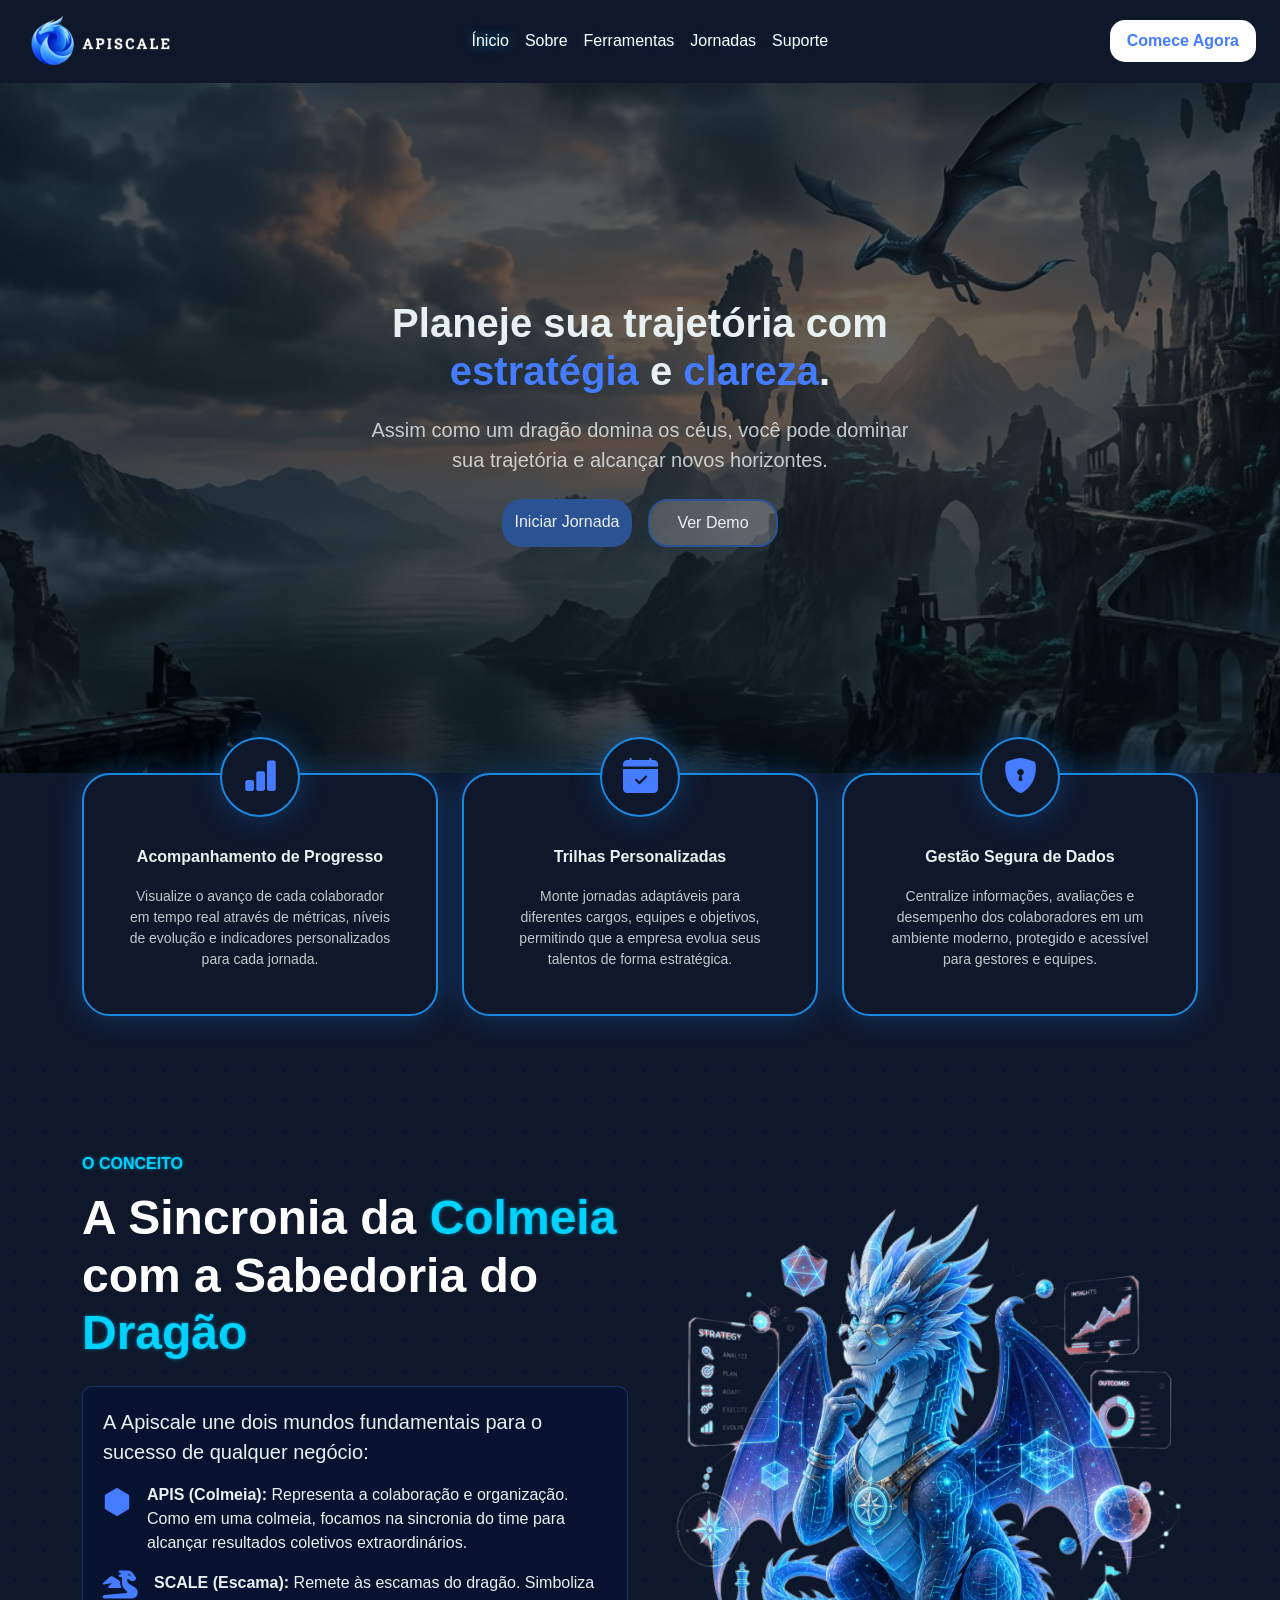
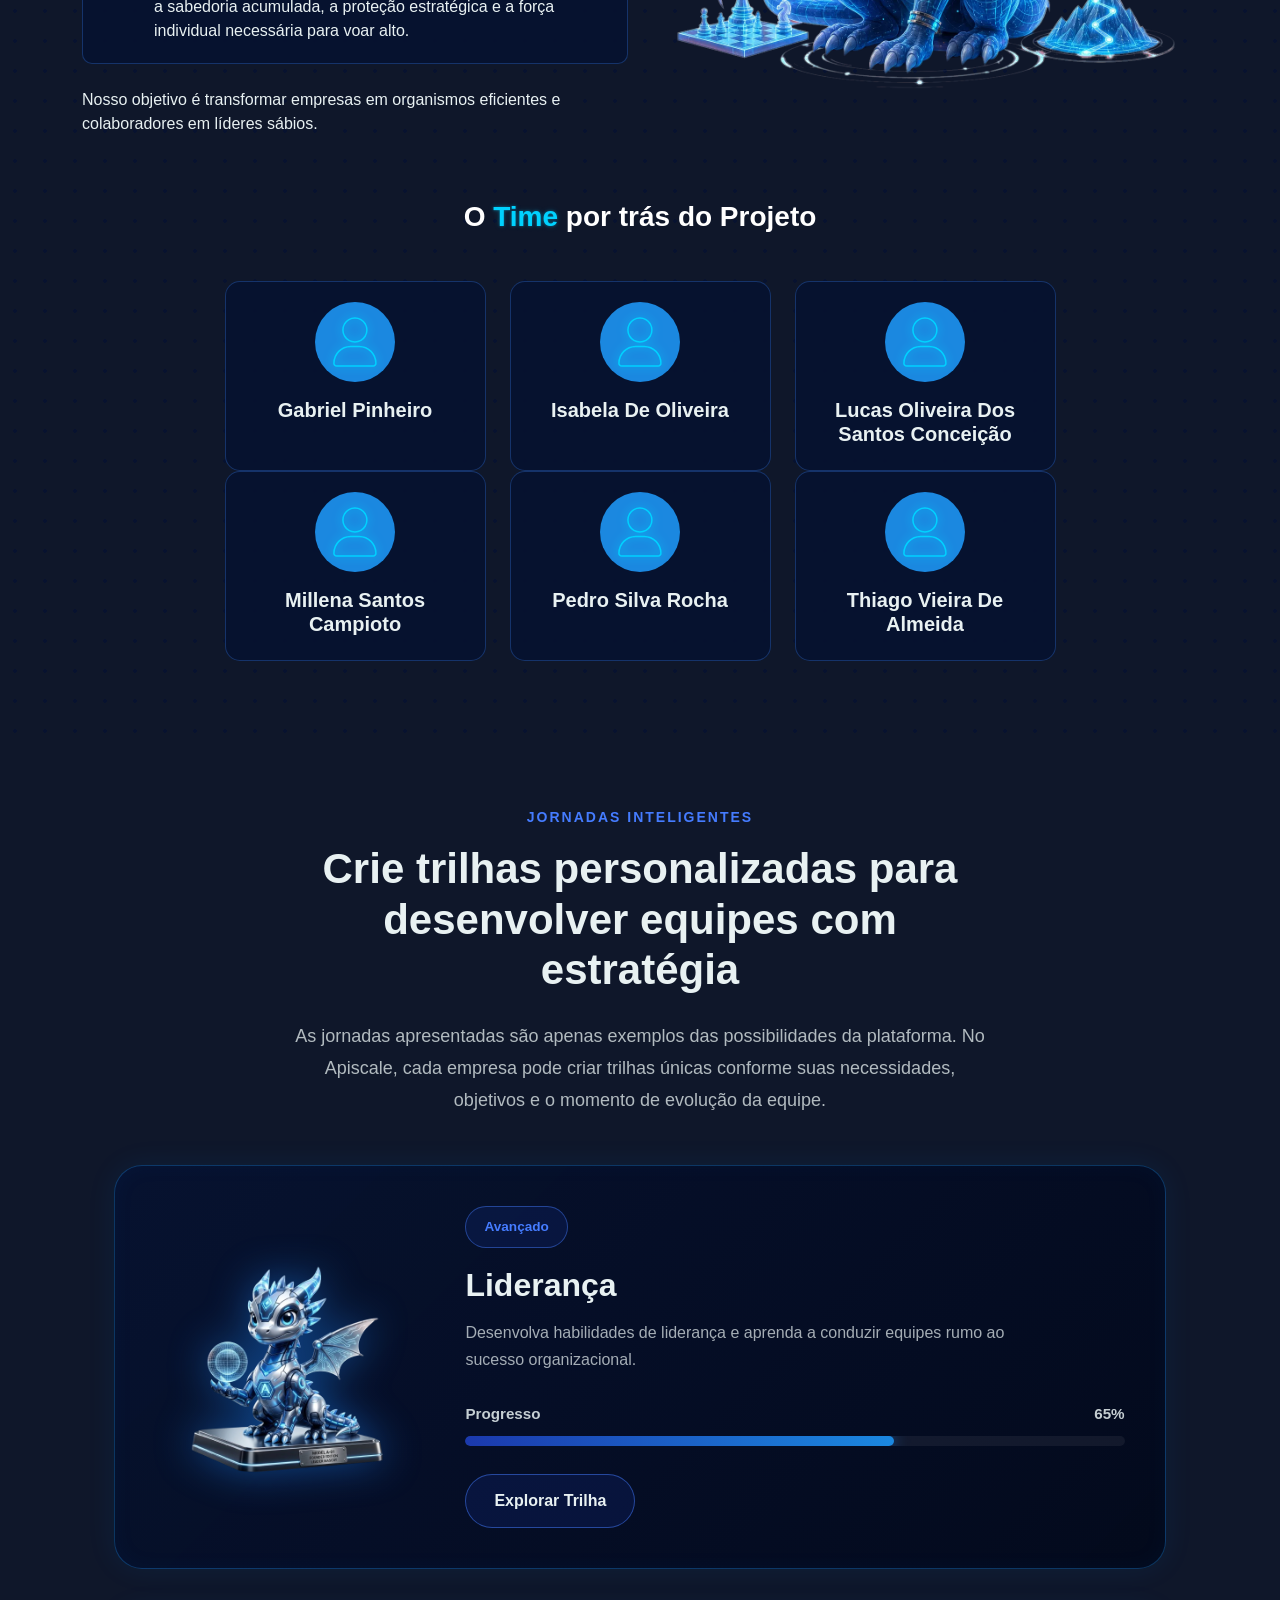
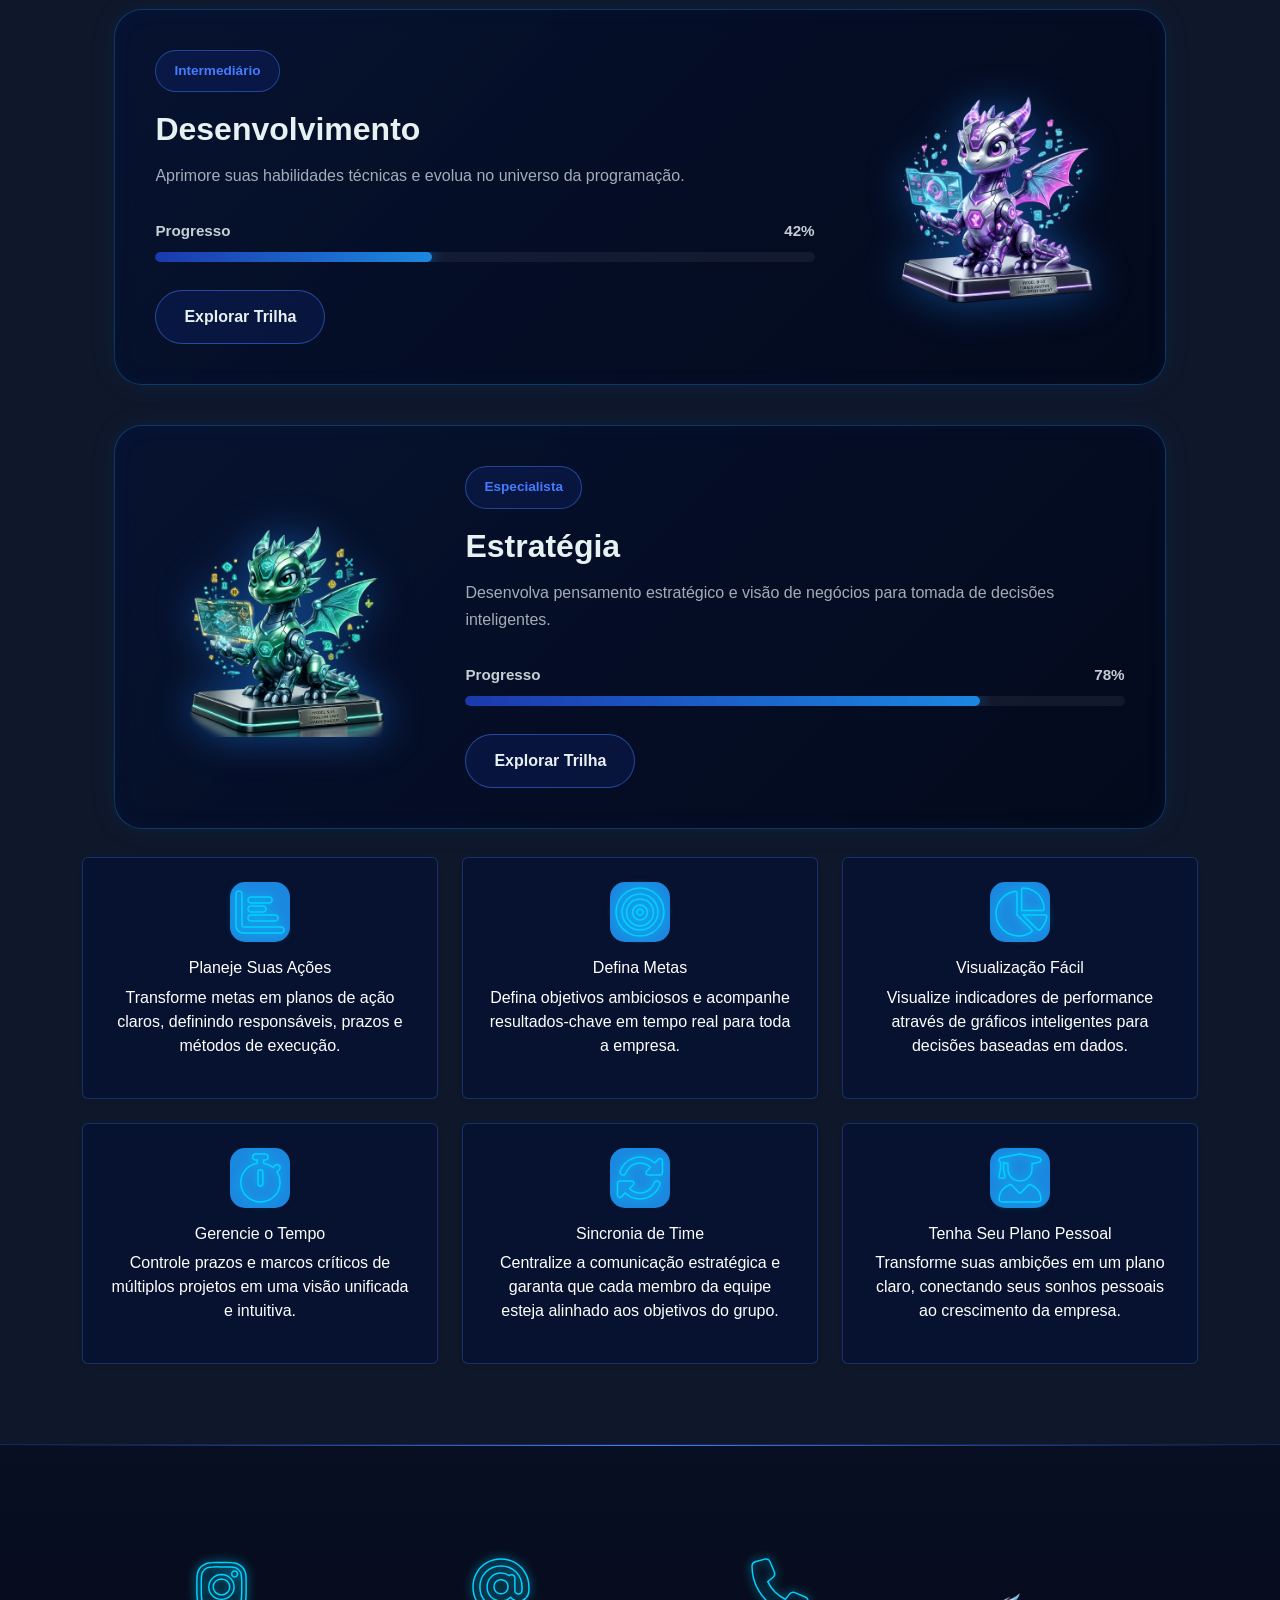
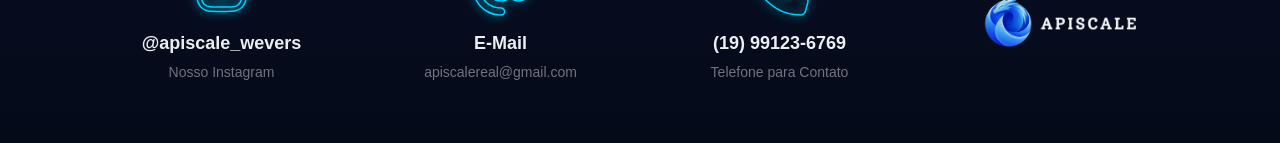
==== index.html @ eafa4b69 "Primeiro commit Apiscale" ====
<!DOCTYPE html>
<html lang="pt-br">

<head>
    <meta charset="UTF-8">
    <meta name="viewport" content="width=device-width, initial-scale=1.0">
    <!-- Font Awesome -->
    <link rel="stylesheet" href="https://cdnjs.cloudflare.com/ajax/libs/font-awesome/6.7.2/css/all.min.css">
    <!-- Bootstrap CSS-->
    <link href="https://cdn.jsdelivr.net/npm/bootstrap@5.3.8/dist/css/bootstrap.min.css" rel="stylesheet"
        integrity="sha384-sRIl4kxILFvY47J16cr9ZwB07vP4J8+LH7qKQnuqkuIAvNWLzeN8tE5YBujZqJLB" crossorigin="anonymous">
    <!-- Bootstrap Icons -->
    <link rel="stylesheet" href="https://cdn.jsdelivr.net/npm/bootstrap-icons@1.13.1/font/bootstrap-icons.min.css">
    <!-- Link para o css -->
    <link rel="stylesheet" href="/assets/css/style.css">
    <!--Ainda em criação-->
    <link rel="icon" type="image/x-icon" href="/assets/images/favicon.svg">
    <title>Apiscale - Evolua. Construa. Domine.</title>
</head>

<body>
    <header>
        <div class="container-fluid">
            <nav class="navbar navbar-expand-lg">
                <div class="container-fluid">
                    <a href="index.html"><img src="/assets/images/logo.png"
                            alt="Logo do sistema Apiscale, representando um dragão azul" class="navbar-brand"></a>
                    <button class="navbar-toggler" type="button" data-bs-toggle="collapse"
                        data-bs-target="#navbarSupportedContent" aria-controls="navbarSupportedContent"
                        aria-expanded="false" aria-label="Toggle navigation">
                        <span class="navbar-toggler-icon"></span>
                    </button>
                    <div class="collapse navbar-collapse d-flex" id="navbarSupportedContent">
                        <ul class="navbar-nav mx-auto mb-2 mb-lg-0">
                            <li class="nav-item">
                                <a class="nav-link active" href="index.html">Ínicio</a>
                            </li>
                            <li class="nav-item">
                                <a class="nav-link" href="#sobre">Sobre</a>
                            </li>
                            <li class="nav-item">
                                <a class="nav-link" href="#ferramentas">Ferramentas</a>
                            </li>
                            <li class="nav-item">
                                <a class="nav-link" href="#jornadas">Jornadas</a>
                            </li>
                            <li class="nav-item">
                                <a class="nav-link" href="./assets/pages/Suporte.html">Suporte</a>
                            </li>
                        </ul>
                        <!--Tela de login será implementada futuramente-->
                        <a class="btn btn-comecar" href="/assets/pages/EmConstrucao.html">Comece Agora</a>
                    </div>
                </div>
            </nav>
        </div>
    </header>

    <section class="hero-section">
        <div class="container">
            <div class="row align-items-center justify-content-center">
                <div class="col-md-6 col-12 text-center">
                    <h1 class="hero-title">Planeje sua trajetória com <span class="text-highlight">estratégia</span> e
                        <span class="text-highlight">clareza</span>.
                    </h1>
                    <p class="hero-subtitle">Assim como um dragão domina os céus, você pode dominar sua trajetória e
                        alcançar novos horizontes.</p>
                    <!--Futuramente teremos a linkagem com a tela de login e um vídeo de demonstração do sistema-->
                    <div class="d-flex justify-content-center gap-3 mt-4">
                        <a href="/assets/pages/EmConstrucao.html" class="btn btn-iniciar">Iniciar Jornada</a>
                        <a href="/assets/pages/EmConstrucao.html" class="btn btn-demo">Ver Demo</a>
                    </div>
                </div>
            </div>
        </div>
    </section>
    <section class="Cards-hero">
        <div class="container">
            <div class="row align-items-center justify-content-center">
                <div class="d-flex justify-content-center col-md-4 col-12 text-center">
                    <div class="card card-hero h-100">
                        <div class="elipse-icon"><i class="bi bi-bar-chart-fill"></i></div>
                        <div class="card-body">
                            <h5 class="card-title"> Acompanhamento de Progresso
                            </h5>
                            <p class="card-text">Visualize o avanço de cada colaborador em tempo real
                                através de métricas, níveis de evolução e indicadores
                                personalizados para cada jornada.</p>
                        </div>
                    </div>
                </div>
                <div class="d-flex justify-content-center col-md-4 col-12 text-center">
                    <div class="card card-hero h-100">
                        <div class="elipse-icon"><i class="bi bi-calendar-check-fill"></i></div>
                        <div class="card-body">
                            <h5 class="card-title">Trilhas Personalizadas</h5>
                            <p class="card-text">Monte jornadas adaptáveis para diferentes cargos,
                                equipes e objetivos, permitindo que a empresa evolua
                                seus talentos de forma estratégica.</p>
                        </div>
                    </div>
                </div>
                <div class="d-flex justify-content-center col-md-4 col-12 text-center">
                    <div class="card card-hero h-100">
                        <div class="elipse-icon"><i class="bi bi-shield-lock-fill"></i></div>
                        <div class="card-body">
                            <h5 class="card-title">Gestão Segura de Dados</h5>
                            <p class="card-text">Centralize informações, avaliações e desempenho dos
                                colaboradores em um ambiente moderno, protegido e
                                acessível para gestores e equipes.</p>
                        </div>
                    </div>
                </div>

            </div>
        </div>
    </section>

    <!--Explicação e informações gerais do projeto de forma simplificada, com mascostes gerados por is como forma de demonstração da gamificação que será implementada-->
    <main>
        <section id="sobre" class="about-section py-5">
            <div class="container py-5">
                <div class="row align-items-center mb-5">
                    <div class="col-lg-6">
                        <h6 class="text-primary-emphasis fw-bold text-uppercase mb-3 neon-sobre-wevers">O Conceito</h6>
                        <h2 class="display-5 fw-bold mb-4 text-white">A Sincronia da <span
                                class="text-primary-emphasis neon-sobre-wevers">Colmeia</span> com a Sabedoria do <span
                                class="text-primary-emphasis neon-sobre-wevers">Dragão</span></h2>

                        <div class="concept-box mb-4">
                            <p class="text-gray lead">
                                A <strong>Apiscale</strong> une dois mundos fundamentais para o sucesso de qualquer
                                negócio:
                            </p>

                            <div class="d-flex gap-3 mb-3">
                                <i class="bi bi-hexagon-fill text-primary-emphasis fs-3"></i>
                                <p class="text-gray m-0">
                                    <strong>APIS (Colmeia):</strong> Representa a colaboração e organização. Como em uma
                                    colmeia, focamos na sincronia do time para alcançar resultados coletivos
                                    extraordinários.
                                </p>
                            </div>

                            <div class="d-flex gap-3">
                                <i class="fas fa-dragon text-primary-emphasis fs-3"></i>
                                <p class="text-gray m-0">
                                    <strong>SCALE (Escama):</strong> Remete às escamas do dragão. Simboliza a sabedoria
                                    acumulada, a proteção estratégica e a força individual necessária para voar alto.
                                </p>
                            </div>
                        </div>

                        <p class="text-gray">
                            Nosso objetivo é transformar empresas em organismos eficientes e colaboradores em líderes
                            sábios.
                        </p>
                    </div>
                    <div class="col-lg-6 text-center">
                        <div class="about-icon-glow">
                            <img src="assets/images/sobreImg.webp" alt="Dragão de exemplo para a imagem"
                                class="img-fluid floating-img">
                        </div>
                    </div>
                </div>
                <h3 class="text-center fw-bold mb-5 mt-5 text-white">O <span
                        class="text-primary-emphasis neon-sobre-wevers">Time</span> por trás do Projeto</h3>

                <div class="row g-4 justify-content-center">
                    <!-- Integrante 1 -->
                    <div class="col-md-3">
                        <div class="team-card">
                            <div class="team-img-box mb-3">
                                <i class="fas fa-user fa-3x neon-vazado"></i>
                            </div>
                            <h5 class="fw-bold mb-1">Gabriel Pinheiro</h5>
                        </div>
                    </div>
                    <!-- Integrante 2 -->
                    <div class="col-md-3">
                        <div class="team-card">
                            <div class="team-img-box mb-3">
                                <i class="fas fa-user fa-3x neon-vazado"></i>
                            </div>
                            <h5 class="fw-bold mb-1">Isabela De Oliveira</h5>
                        </div>
                    </div>
                    <!-- Integrante 3 -->
                    <div class="col-md-3">
                        <div class="team-card">
                            <div class="team-img-box mb-3">
                                <i class="fas fa-user fa-3x neon-vazado"></i>
                            </div>
                            <h5 class="fw-bold mb-1">Lucas Oliveira Dos Santos Conceição</h5>
                        </div>
                    </div>
                </div>
                <div class="row g-4 justify-content-center">
                    <!-- Integrante 4 -->
                    <div class="col-md-3">
                        <div class="team-card">
                            <div class="team-img-box mb-3">
                                <i class="fas fa-user fa-3x neon-vazado"></i>
                            </div>
                            <h5 class="fw-bold mb-1">Millena Santos Campioto</h5>
                        </div>
                    </div>
                    <!-- Integrante 5-->
                    <div class="col-md-3">
                        <div class="team-card">
                            <div class="team-img-box mb-3">
                                <i class="fas fa-user fa-3x neon-vazado"></i>
                            </div>
                            <h5 class="fw-bold mb-1">Pedro Silva Rocha</h5>
                        </div>
                    </div>
                    <!-- Integrante 6 -->
                    <div class="col-md-3">
                        <div class="team-card">
                            <div class="team-img-box mb-3">
                                <i class="fas fa-user fa-3x neon-vazado"></i>
                            </div>
                            <h5 class="fw-bold mb-1">Thiago Vieira De Almeida</h5>
                        </div>
                    </div>
                </div>
            </div>
        </section>

        <!-- SEÇÃO TRILHAS -->
        <section id="jornadas" class="secao-trilhas py-5">
            <div class="container-fluid">

                <!-- TOPO -->
                <div class="row justify-content-center text-center mb-5">
                    <div class="col-lg-8">

                        <span class="subtitulo-jornada d-inline-block mb-3">
                            Jornadas Inteligentes
                        </span>

                        <h2 class="titulo-jornada mb-4">
                            Crie trilhas personalizadas para desenvolver equipes com estratégia
                        </h2>

                        <p class="descricao-jornada">
                            As jornadas apresentadas são apenas exemplos das possibilidades da plataforma.
                            No Apiscale, cada empresa pode criar trilhas únicas conforme suas necessidades,
                            objetivos e o momento de evolução da equipe.
                        </p>

                    </div>
                </div>



                <div class="container-trilhas">
                    <!-- CARD 1 -->
                    <div class="card-trilha esquerda">
                        <div class="area-dragao">
                            <img src="assets/images/dragao-1.png" alt="Dragão Liderança">
                        </div>

                        <div class="conteudo-trilha">
                            <span class="nivel">Avançado</span>

                            <h2>Liderança</h2>

                            <p>
                                Desenvolva habilidades de liderança e aprenda a conduzir equipes
                                rumo ao sucesso organizacional.
                            </p>

                            <div class="titulo-progresso">
                                <span>Progresso</span>
                                <span>65%</span>
                            </div>

                            <div class="barra-progresso">
                                <div class="progresso" style="width: 65%;"></div>
                            </div>

                            <button>Explorar Trilha</button>
                        </div>
                    </div>

                    <!-- CARD 2 -->
                    <div class="card-trilha direita">
                        <div class="area-dragao">
                            <img src="assets/images/dragao-2.png" alt="Dragão Desenvolvimento">
                        </div>

                        <div class="conteudo-trilha">
                            <span class="nivel">Intermediário</span>

                            <h2>Desenvolvimento</h2>

                            <p>
                                Aprimore suas habilidades técnicas e evolua no universo da programação.
                            </p>

                            <div class="titulo-progresso">
                                <span>Progresso</span>
                                <span>42%</span>
                            </div>

                            <div class="barra-progresso">
                                <div class="progresso" style="width: 42%;"></div>
                            </div>

                            <button>Explorar Trilha</button>
                        </div>
                    </div>

                    <!-- CARD 3 -->
                    <div class="card-trilha esquerda">
                        <div class="area-dragao">
                            <img src="assets/images/dragao-3.png" alt="Dragão Estratégia">
                        </div>

                        <div class="conteudo-trilha">
                            <span class="nivel">Especialista</span>

                            <h2>Estratégia</h2>

                            <p>
                                Desenvolva pensamento estratégico e visão de negócios para tomada
                                de decisões inteligentes.
                            </p>

                            <div class="titulo-progresso">
                                <span>Progresso</span>
                                <span>78%</span>
                            </div>

                            <div class="barra-progresso">
                                <div class="progresso" style="width: 78%;"></div>
                            </div>

                            <button>Explorar Trilha</button>
                        </div>
                    </div>

                </div>
            </div>
        </section>
        <section id="ferramentas" class="overlap-section">
            <div class="container">
                <div class="row g-4 gy-4">
                    <div class="col-md-4">
                        <div class="feature-card p-4 rounded shadow-sm text-white">
                            <div class="icon-box mb-3"><i class="fas fa-chart-bar fa-2x neon-vazado"></i></div>
                            <h6>Planeje Suas Ações</h6>
                            <p>Transforme metas em planos de ação claros, definindo responsáveis, prazos e métodos de
                                execução.</p>
                        </div>
                    </div>
                    <div class="col-md-4">
                        <div class="feature-card p-4 rounded shadow-sm text-white">
                            <div class="icon-box mb-3"><i class="fas fa-bullseye fa-2x neon-vazado"></i></div>
                            <h6>Defina Metas</h6>
                            <p>Defina objetivos ambiciosos e acompanhe resultados-chave em tempo real para toda a
                                empresa.</p>
                        </div>
                    </div>
                    <div class="col-md-4">
                        <div class="feature-card p-4 rounded shadow-sm text-white">
                            <div class="icon-box mb-3"><i class="fas fa-chart-pie fa-2x neon-vazado"></i></div>
                            <h6>Visualização Fácil</h6>
                            <p>Visualize indicadores de performance através de gráficos inteligentes para decisões
                                baseadas em dados.</p>
                        </div>
                    </div>
                    <div class="col-md-4">
                        <div class="feature-card p-4 rounded shadow-sm text-white">
                            <div class="icon-box mb-3"><i class="fas fa-stopwatch fa-2x neon-vazado"></i></div>
                            <h6>Gerencie o Tempo</h6>
                            <p>Controle prazos e marcos críticos de múltiplos projetos em uma visão unificada e
                                intuitiva.</p>
                        </div>
                    </div>
                    <div class="col-md-4">
                        <div class="feature-card p-4 rounded shadow-sm text-white">
                            <div class="icon-box mb-3"><i class="fas fa-sync-alt fa-2x neon-vazado"></i></div>
                            <h6>Sincronia de Time</h6>
                            <p>Centralize a comunicação estratégica e garanta que cada membro da equipe esteja alinhado
                                aos objetivos do grupo.</p>
                        </div>
                    </div>
                    <div class="col-md-4">
                        <div class="feature-card p-4 rounded shadow-sm text-white">
                            <div class="icon-box mb-3"><i class="fas fa-user-graduate fa-2x neon-vazado"></i></div>
                            <h6>Tenha Seu Plano Pessoal</h6>
                            <p>Transforme suas ambições em um plano claro, conectando seus sonhos pessoais ao
                                crescimento da empresa.</p>
                        </div>
                    </div>
                </div>
            </div>
        </section>
    </main>


    <footer>
        <section class="stats-custom">
            <div class="container">
                <div class="d-flex row text-center align-items-center g-4">
                    <div class="col-6 col-md-3">
                        <i class="fa-brands fa-instagram neon-vazado fa-5x"></i>
                        <h4 class="fw-bold">@apiscale_wevers</h4>
                        <p class="text-secondary">Nosso Instagram</p>
                    </div>
                    <div class="col-6 col-md-3">
                        <i class="fa-solid fa-at neon-vazado fa-5x"></i>
                        <h4 class="fw-bold">E-Mail</h4>
                        <p class="text-secondary">apiscalereal@gmail.com</p>
                    </div>
                    <div class="col-6 col-md-3">
                        <i class="fa-solid fa-phone neon-vazado fa-5x"></i>
                        <h4 class="fw-bold">(19) 99123-6769</h4>
                        <p class="text-secondary">Telefone para Contato</p>
                    </div>
                    <div class="col-6 col-md-3">

                        <img src="assets/images/logo.png" alt="Mascote" class="img-fluid p-2">
                    </div>
                </div>
            </div>
        </section>
    </footer>

    <!-- Bootstrap JS -->
    <script src="https://cdn.jsdelivr.net/npm/bootstrap@5.3.8/dist/js/bootstrap.bundle.min.js"
        integrity="sha384-FKyoEForCGlyvwx9Hj09JcYn3nv7wiPVlz7YYwJrWVcXK/BmnVDxM+D2scQbITxI"
        crossorigin="anonymous"></script>
</body>

</html>
---- assets/css/style.css ----
@charset "UTF-8";
* {
  margin: 0;
  padding: 0;
  font-family: "Nunito", sans-serif;
}

header {
  background-color: #0F172A;
}

.navbar .navbar-brand {
  width: 150px;
  height: auto;
}
.navbar .nav-item .nav-link {
  color: #E8F1F2;
  font-size: 16px;
  font-weight: 500;
}
.navbar .nav-item .nav-link:hover {
  color: #457CFF;
}
.navbar .btn-comecar {
  background-color: #fff;
  padding: 8px 16px;
  border-radius: 15px;
  color: #457CFF;
  font-size: 16px;
  font-weight: 600;
}
.navbar .btn-comecar:hover {
  background-color: #457CFF;
  color: #fff;
}

.hero-section {
  background-image: linear-gradient(rgba(0, 0, 0, 0.6), rgba(0, 0, 0, 0.6)), url("../images/FundoHero.png");
  background-size: cover;
  background-position: center;
  background-repeat: no-repeat;
  background-attachment: fixed;
  color: #E8F1F2;
  min-height: 80vh;
  padding: 40px 0 80px;
  display: flex;
  align-items: center;
}
.hero-section .hero-title {
  font-size: 40px;
  font-weight: 700;
  color: #E8F1F2;
}
.hero-section .hero-title .text-highlight {
  color: #457CFF;
}
.hero-section .hero-subtitle {
  font-size: 20px;
  color: #E8F1F2;
  opacity: 0.8;
  margin-top: 20px;
  font-weight: 500;
}
.hero-section .btn-iniciar,
.hero-section .btn-demo {
  padding: 10px 0px;
  min-width: 130px;
  border-radius: 20px;
  color: #E8F1F2;
  font-size: 16px;
  font-weight: 500;
  transition: all 0.3s ease;
}
.hero-section .btn-iniciar {
  background-color: #2B5293;
}
.hero-section .btn-iniciar:hover {
  background-color: #457CFF;
  box-shadow: 0 0 26px rgba(27, 136, 255, 0.45);
  transform: translateY(-2px);
}
.hero-section .btn-demo {
  background: rgba(255, 255, 255, 0.2);
  border: 2px solid #2B5293;
}
.hero-section .btn-demo:hover {
  background: #fff;
  color: #2B5293;
  box-shadow: 0 0 26px rgba(27, 136, 255, 0.25);
  transform: translateY(-2px);
}

.hero-section {
  position: relative;
  z-index: 0;
}

.Cards-hero {
  margin-top: -30px;
  padding: 0 0 40px;
  position: relative;
  z-index: 1;
  background-color: #0F172A;
}

.Cards-hero .card-hero {
  position: relative;
  background-color: #0F172A;
  border: 2px solid #1B88E0;
  border-radius: 28px;
  padding: 3.5rem 1.75rem 1.75rem;
  box-shadow: 0 0 30px rgba(27, 136, 255, 0.3);
  overflow: visible;
  min-height: 200px;
  transition: transform 0.3s ease, box-shadow 0.3s ease;
}

.Cards-hero .card-hero:hover {
  transform: translateY(-8px);
  box-shadow: 0 30px 80px rgba(15, 23, 42, 0.45);
}

.Cards-hero .elipse-icon {
  position: absolute;
  top: -38px;
  left: 50%;
  transform: translateX(-50%);
  z-index: 2;
  width: 80px;
  height: 80px;
  border-radius: 50%;
  background: #0F172A;
  border: 2px solid #1B88E0;
  display: flex;
  align-items: center;
  justify-content: center;
  box-shadow: 0 0 30px rgba(27, 136, 255, 0.3);
  color: #457CFF;
}

.Cards-hero .elipse-icon i {
  font-size: 35px;
}

.Cards-hero .card-body {
  padding-top: 1rem;
}

.Cards-hero .card-title {
  color: #E8F1F2;
  font-size: 16px;
  font-weight: 700;
  margin-bottom: 20px;
}

.Cards-hero .card-text {
  color: rgba(232, 241, 242, 0.82);
  font-size: 14px;
}

/* =========================================================
   SEÇÃO TRILHAS
========================================================= */
/* =========================================================
   SEÇÃO TRILHAS
========================================================= */
.secao-trilhas {
  width: 100%;
  padding: 80px 8%;
  background-color: #0F172A;
}
.secao-trilhas .subtitulo-jornada {
  display: inline-block;
  color: #457CFF;
  font-size: 14px;
  font-weight: 700;
  letter-spacing: 2px;
  text-transform: uppercase;
  margin-bottom: 20px;
}
.secao-trilhas .titulo-jornada {
  color: #E8F1F2;
  font-size: 42px;
  font-weight: 800;
  max-width: 800px;
  margin: 0 auto 24px;
  line-height: 1.2;
}
.secao-trilhas .descricao-jornada {
  color: rgba(232, 241, 242, 0.75);
  font-size: 18px;
  line-height: 1.8;
  max-width: 780px;
  margin: 0 auto;
}
.secao-trilhas .container-trilhas {
  display: flex;
  flex-direction: column;
  gap: 40px;
}
.secao-trilhas {
  /* =========================================================
     CARD
  ========================================================= */
}
.secao-trilhas .card-trilha {
  width: 100%;
  min-height: 280px;
  background: linear-gradient(135deg, rgba(7, 18, 48, 0.95), rgba(3, 10, 28, 0.98));
  border: 1px solid rgba(27, 136, 224, 0.35);
  border-radius: 28px;
  padding: 40px;
  display: flex;
  align-items: center;
  gap: 50px;
  position: relative;
  overflow: hidden;
  box-shadow: 0 0 30px rgba(27, 136, 255, 0.08), inset 0 0 25px rgba(27, 136, 255, 0.04);
  transition: 0.4s ease;
}
.secao-trilhas .card-trilha:hover {
  transform: translateY(-5px);
  border-color: rgba(69, 124, 255, 0.7);
  box-shadow: 0 0 40px rgba(27, 136, 255, 0.2), inset 0 0 30px rgba(27, 136, 255, 0.06);
}
.secao-trilhas .card-trilha {
  /* =========================================================
     CARD INVERTIDO
  ========================================================= */
}
.secao-trilhas .card-trilha.direita {
  flex-direction: row-reverse;
}
.secao-trilhas .card-trilha {
  /* =========================================================
     ÁREA DO DRAGÃO
  ========================================================= */
}
.secao-trilhas .card-trilha .area-dragao {
  width: 260px;
  display: flex;
  justify-content: center;
  align-items: center;
  flex-shrink: 0;
}
.secao-trilhas .card-trilha .area-dragao img {
  width: 100%;
  max-width: 220px;
  -o-object-fit: contain;
     object-fit: contain;
  filter: drop-shadow(0 0 20px rgba(27, 136, 255, 0.45));
}
.secao-trilhas .card-trilha {
  /* =========================================================
     CONTEÚDO
  ========================================================= */
}
.secao-trilhas .card-trilha .conteudo-trilha {
  flex: 1;
}
.secao-trilhas .card-trilha .conteudo-trilha .nivel {
  display: inline-flex;
  padding: 10px 18px;
  border-radius: 999px;
  background: rgba(27, 57, 173, 0.18);
  border: 1px solid rgba(69, 124, 255, 0.45);
  color: #457CFF;
  font-size: 0.85rem;
  font-weight: 700;
  margin-bottom: 18px;
}
.secao-trilhas .card-trilha .conteudo-trilha h2 {
  font-size: 2rem;
  font-weight: 700;
  color: #E8F1F2;
  margin-bottom: 14px;
}
.secao-trilhas .card-trilha .conteudo-trilha p {
  color: rgba(232, 241, 242, 0.7);
  line-height: 1.7;
  margin-bottom: 30px;
  max-width: 600px;
}
.secao-trilhas .card-trilha {
  /* =========================================================
     PROGRESSO
  ========================================================= */
}
.secao-trilhas .card-trilha .titulo-progresso {
  display: flex;
  justify-content: space-between;
  margin-bottom: 10px;
  color: rgba(232, 241, 242, 0.85);
  font-size: 0.95rem;
  font-weight: 600;
}
.secao-trilhas .card-trilha .barra-progresso {
  width: 100%;
  height: 10px;
  background: rgba(255, 255, 255, 0.06);
  border-radius: 999px;
  overflow: hidden;
  margin-bottom: 28px;
}
.secao-trilhas .card-trilha .barra-progresso .progresso {
  height: 100%;
  border-radius: 999px;
  background: linear-gradient(90deg, #1B39AD, #1B88E0);
  box-shadow: 0 0 15px rgba(27, 136, 255, 0.6);
}
.secao-trilhas .card-trilha {
  /* =========================================================
     BOTÃO
  ========================================================= */
}
.secao-trilhas .card-trilha button {
  padding: 14px 28px;
  border-radius: 999px;
  border: 1px solid rgba(69, 124, 255, 0.5);
  background: rgba(27, 57, 173, 0.18);
  color: #E8F1F2;
  font-weight: 700;
  cursor: pointer;
  transition: 0.3s ease;
}
.secao-trilhas .card-trilha button:hover {
  background: #2B5293;
  transform: scale(1.03);
  box-shadow: 0 0 20px rgba(27, 136, 255, 0.5);
}

/* =========================================================
   SEÇÕES ADICIONADAS
========================================================= */
.about-section {
  background-image: radial-gradient(rgba(7, 18, 48, 0.95) 2px, #0F172A 2px);
  background-size: 30px 30px;
  position: relative;
}

.concept-box {
  background-color: rgba(7, 18, 48, 0.95);
  padding: 20px;
  border-radius: 10px;
  border: 1px solid rgba(59, 130, 246, 0.3);
}

.team-card {
  background-color: rgba(7, 18, 48, 0.95);
  padding: 20px;
  border-radius: 15px;
  border: 1px solid rgba(59, 130, 246, 0.3);
  text-align: center;
  transition: transform 0.3s ease, box-shadow 0.3s ease;
  height: 100%;
  color: #E8F1F2;
}

.team-card:hover {
  transform: translateY(-5px);
  box-shadow: 0 5px 15px rgba(59, 130, 246, 0.2);
}

.team-img-box {
  width: 80px;
  height: 80px;
  background-color: #1B88E0;
  border-radius: 50%;
  display: flex;
  align-items: center;
  justify-content: center;
  margin: 0 auto;
  color: white;
}

.about-icon-glow {
  position: relative;
}

.floating-img {
  animation: float 3s ease-in-out infinite;
}

@keyframes float {
  0%, 100% {
    transform: translateY(0px);
  }
  50% {
    transform: translateY(-10px);
  }
}
.text-gray {
  color: #E8F1F2 !important;
}

.overlap-section {
  margin-top: -100px;
  position: relative;
  z-index: 10;
  padding: 80px 0;
}

.feature-card {
  background-color: rgba(7, 18, 48, 0.95);
  padding: 40px 30px;
  border-radius: 20px;
  border: 1px solid rgba(59, 130, 246, 0.3);
  text-align: center;
  transition: transform 0.3s ease, box-shadow 0.3s ease;
  height: 100%;
}

.feature-card:hover {
  transform: translateY(-10px);
  box-shadow: 0 10px 30px rgba(59, 130, 246, 0.2);
}

.icon-box {
  width: 60px;
  height: 60px;
  background-color: #1B88E0;
  border-radius: 15px;
  display: flex;
  align-items: center;
  justify-content: center;
  margin: 0 auto 25px;
  font-size: 1.5rem;
  color: white;
}

/* =========================================================
   RESET DE ESPAÇAMENTO
========================================================= */
html,
body {
  margin: 0;
  padding: 0;
  background-color: #0F172A;
  overflow-x: hidden;
}

main {
  margin-bottom: 0;
  padding-bottom: 0;
}

/* =========================================================
   FOOTER
========================================================= */
footer {
  background: linear-gradient(180deg, rgb(8, 15, 35) 0%, rgb(5, 10, 25) 100%);
  border-top: 1px solid rgba(69, 124, 255, 0.25);
  padding: 70px 0 40px;
  position: relative;
  overflow: hidden;
}
footer::before {
  content: "";
  position: absolute;
  top: 0;
  left: 0;
  width: 100%;
  height: 1px;
  background: linear-gradient(90deg, transparent, #457CFF, transparent);
}

.stats-custom {
  background: transparent;
  padding: 0;
  margin: 0;
  border: none;
}
.stats-custom .row {
  margin: 0;
}
.stats-custom .col-6,
.stats-custom .col-md-3 {
  background: transparent !important;
  border: none !important;
  box-shadow: none !important;
  padding: 20px;
  transform: none !important;
}
.stats-custom h4 {
  color: #E8F1F2;
  font-size: 18px;
  font-weight: 700;
  margin-top: 18px;
  margin-bottom: 8px;
}
.stats-custom p {
  color: rgba(232, 241, 242, 0.7);
  margin: 0;
  font-size: 14px;
}
.stats-custom img {
  max-width: 180px;
  opacity: 0.95;
}
.stats-custom i {
  font-size: 3.5rem;
}

/* =========================================================
   HOVER SUAVE
========================================================= */
.stats-custom .col-6:hover,
.stats-custom .col-md-3:hover {
  transform: translateY(-4px);
  transition: 0.3s ease;
}

.stats-custom .col-6:hover i,
.stats-custom .col-md-3:hover i {
  filter: drop-shadow(0 0 10px rgba(0, 210, 255, 0.6));
}

.stat-item h3 {
  font-size: 3rem;
  font-weight: 700;
  color: #E8F1F2;
  margin-bottom: 0.5rem;
}

.stat-item p {
  color: rgba(232, 241, 242, 0.75);
  margin-bottom: 0;
}

.text-primary-emphasis {
  color: #457CFF !important;
}

@media (min-width: 992px) {
  .nav-item.dropdown .dropdown-menu {
    display: block !important;
    visibility: hidden;
    opacity: 0;
    left: 50%;
    transform: translateX(-50%) translateY(15px);
    transition: all 0.3s ease-in-out;
    pointer-events: none;
  }
  .nav-item.dropdown .dropdown-menu.show {
    visibility: visible;
    opacity: 1;
    transform: translateX(-50%) translateY(0);
    pointer-events: auto;
  }
}
@media (max-width: 991px) {
  .dropdown-menu {
    min-width: 100% !important;
  }
}
.neon-vazado {
  color: transparent !important;
  -webkit-text-stroke: 1.5px #00d2ff;
  filter: drop-shadow(0 0 5px #00d2ff);
  transition: all 0.3s ease;
}

.feature-card:hover .neon-vazado {
  -webkit-text-stroke: 1.5px #fff;
  filter: drop-shadow(0 0 10px #00d2ff) drop-shadow(0 0 20px #00d2ff);
}

.brand-text {
  font-family: "Montserrat", sans-serif;
  font-weight: 800;
  letter-spacing: 2px;
  font-size: 1.25rem;
  color: #fff;
  text-transform: uppercase;
  text-shadow: 0 0 10px rgba(0, 210, 255, 0.3);
}

.navbar-nav .nav-link {
  color: #ffffff !important;
  font-family: "Montserrat", sans-serif;
  font-weight: 500;
  transition: all 0.3s ease;
  text-shadow: 0 0 8px rgba(0, 210, 255, 0.2);
}

.navbar-nav .nav-link:hover {
  color: #ffffff !important;
  text-shadow: 0 0 15px rgba(0, 210, 255, 0.8);
}

.navbar-nav .nav-link.active {
  color: #ffffff !important;
  text-shadow: 0 0 12px rgba(0, 210, 255, 0.6);
}

.hero-fixed h1 .text-primary-emphasis {
  color: #00d2ff !important;
  text-shadow: 0 0 3px rgba(0, 210, 255, 0.4), 0 0 6px rgba(0, 210, 255, 0.2);
  font-weight: 800;
  display: inline-block;
}

.neon-sobre-wevers {
  color: #00d2ff !important;
  text-shadow: 0 0 3px rgba(0, 210, 255, 0.4), 0 0 6px rgba(0, 210, 255, 0.2);
  font-weight: 800;
  display: inline-block;
}

/* =========================================================
   RESPONSIVO
========================================================= */
@media (max-width: 900px) {
  .secao-trilhas .card-trilha,
  .secao-trilhas .card-trilha.direita {
    flex-direction: column;
    text-align: center;
  }
  .secao-trilhas .titulo-progresso {
    text-align: left;
  }
  .secao-trilhas .area-dragao {
    width: 100%;
  }
  .secao-trilhas .conteudo-trilha p {
    max-width: 100%;
  }
}/*# sourceMappingURL=style.css.map */
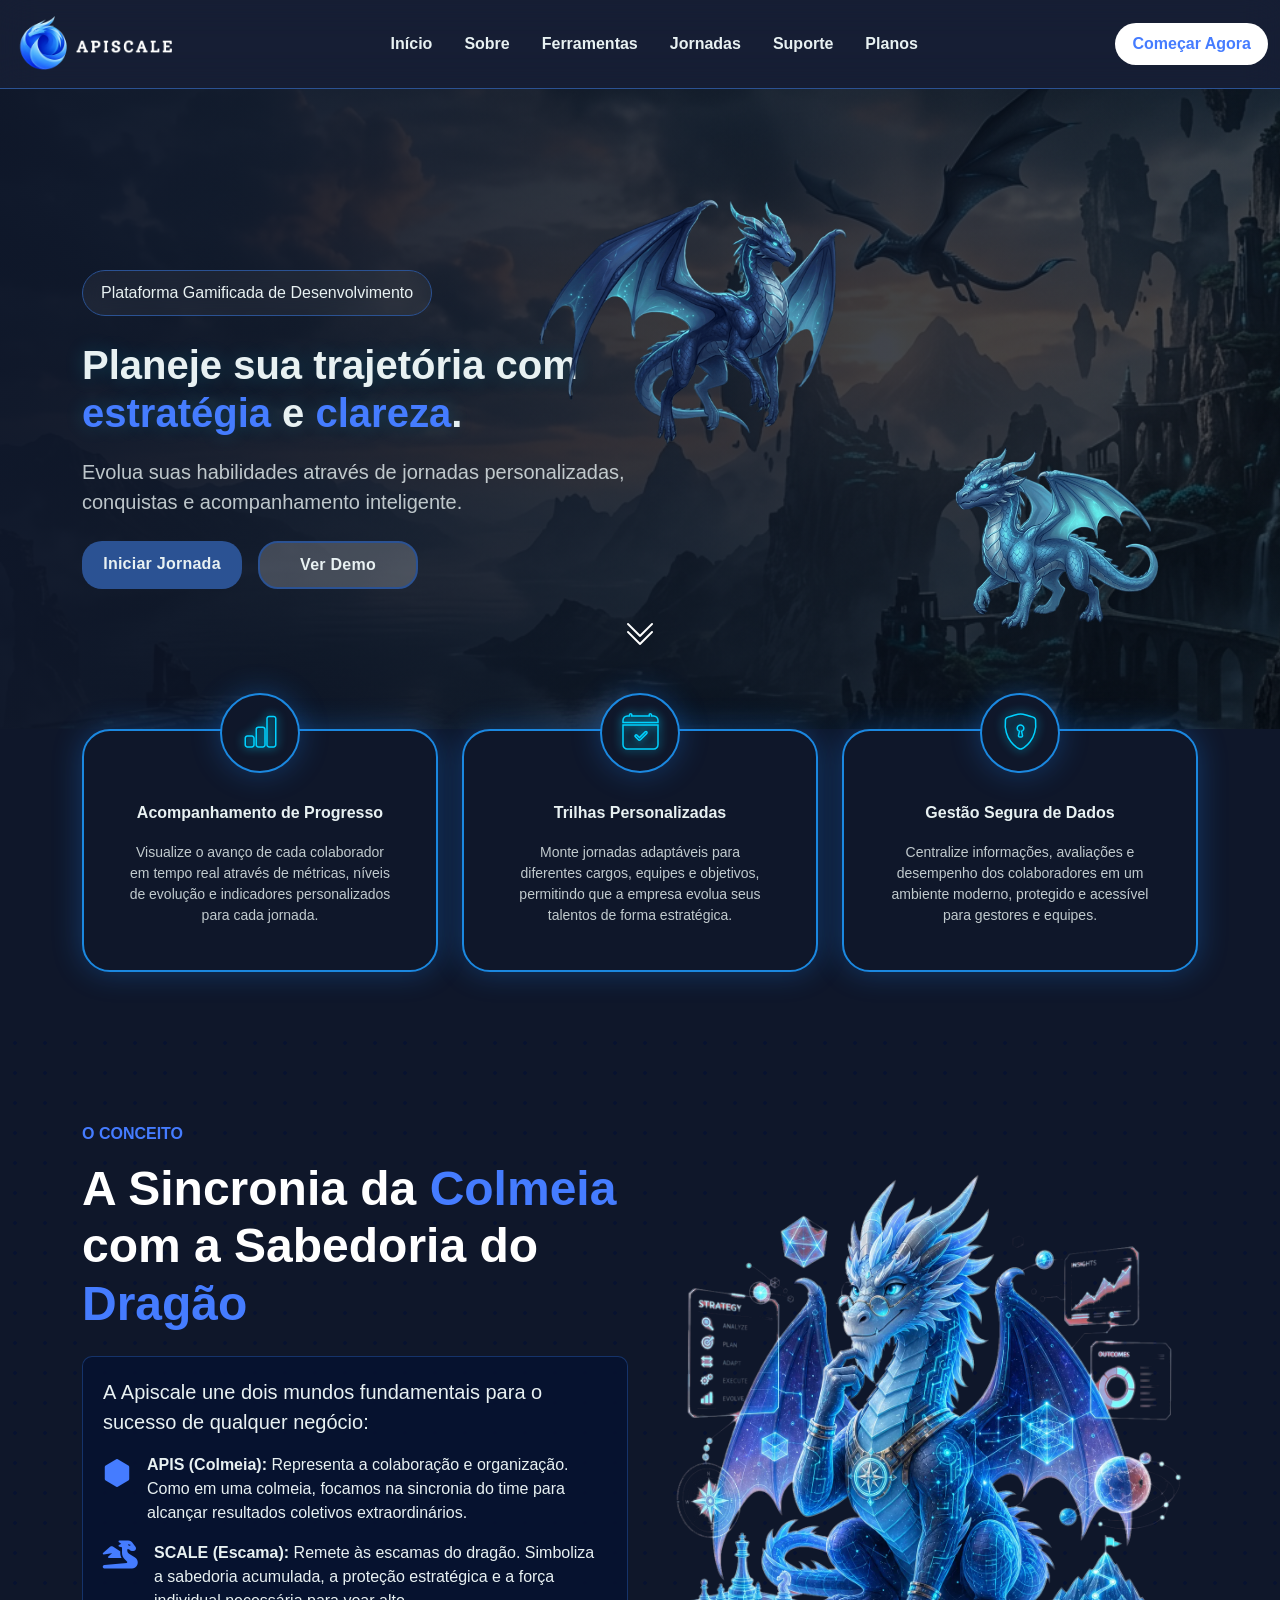
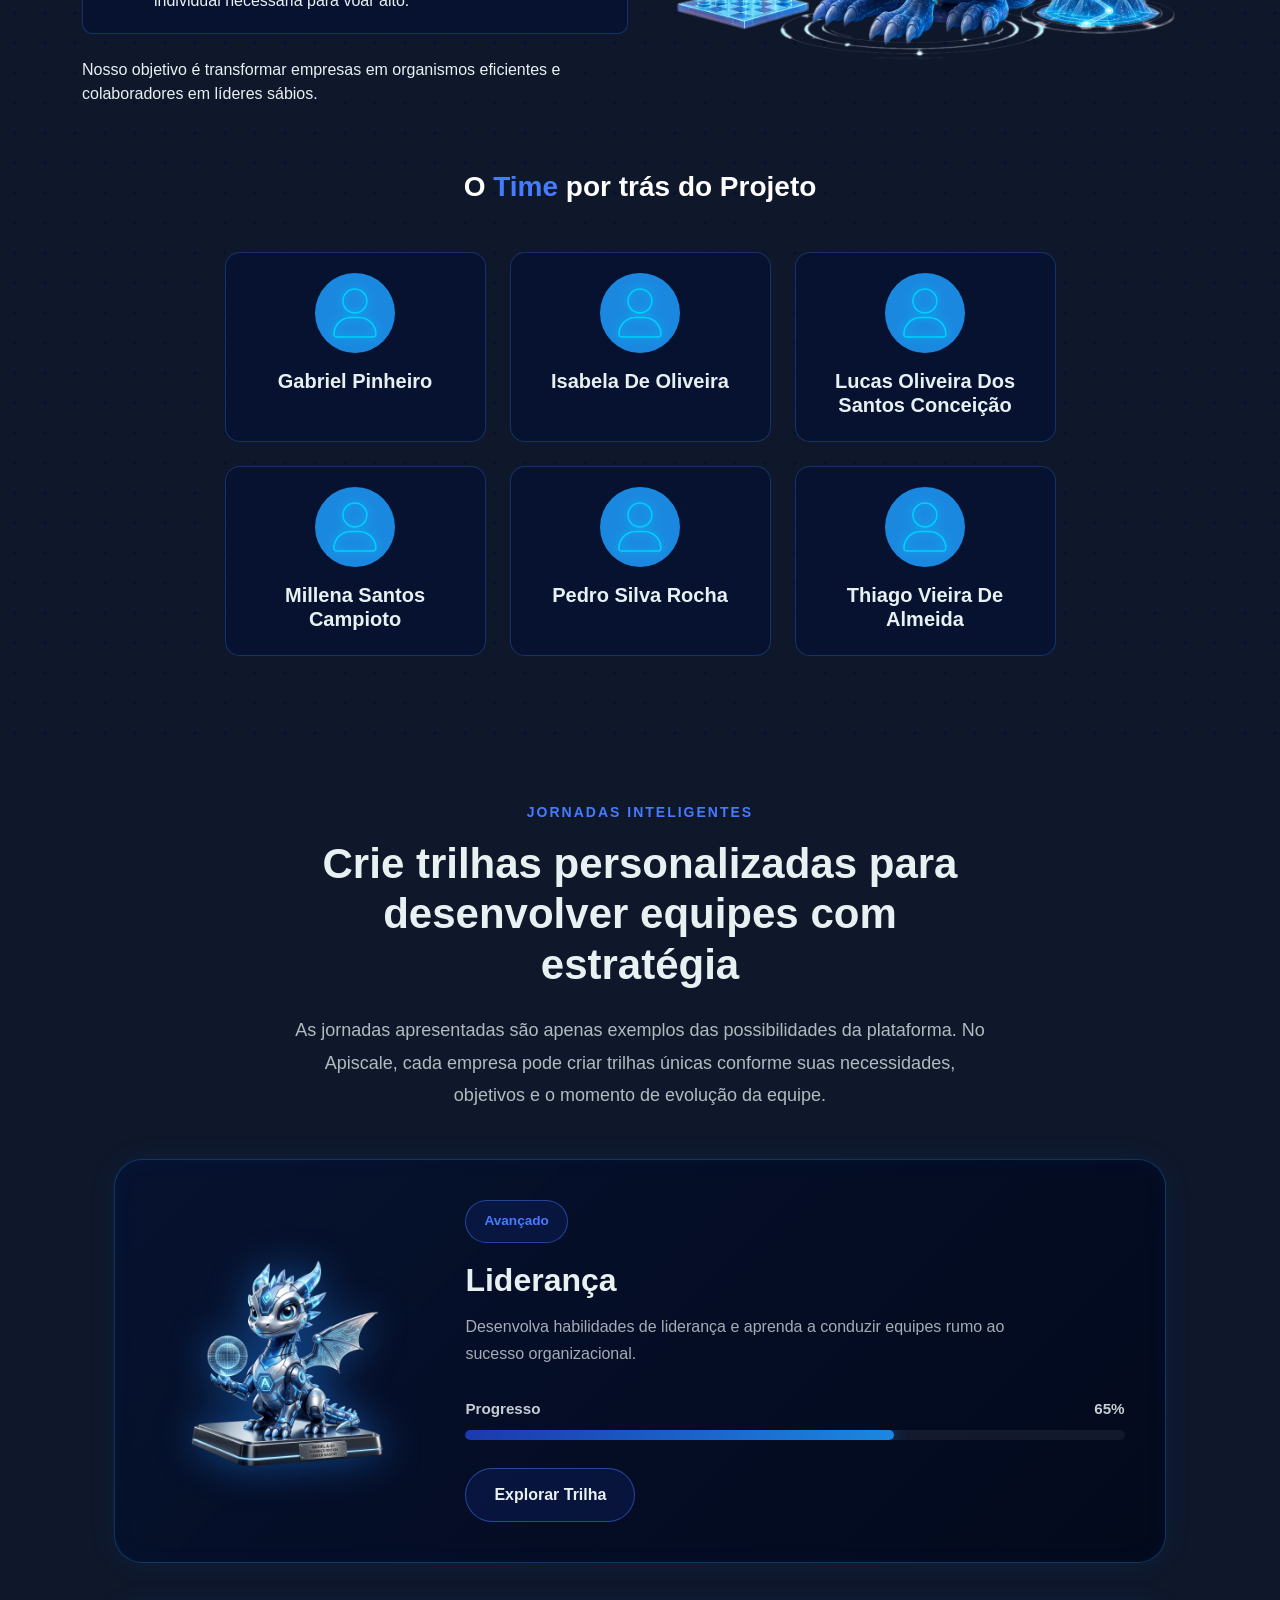
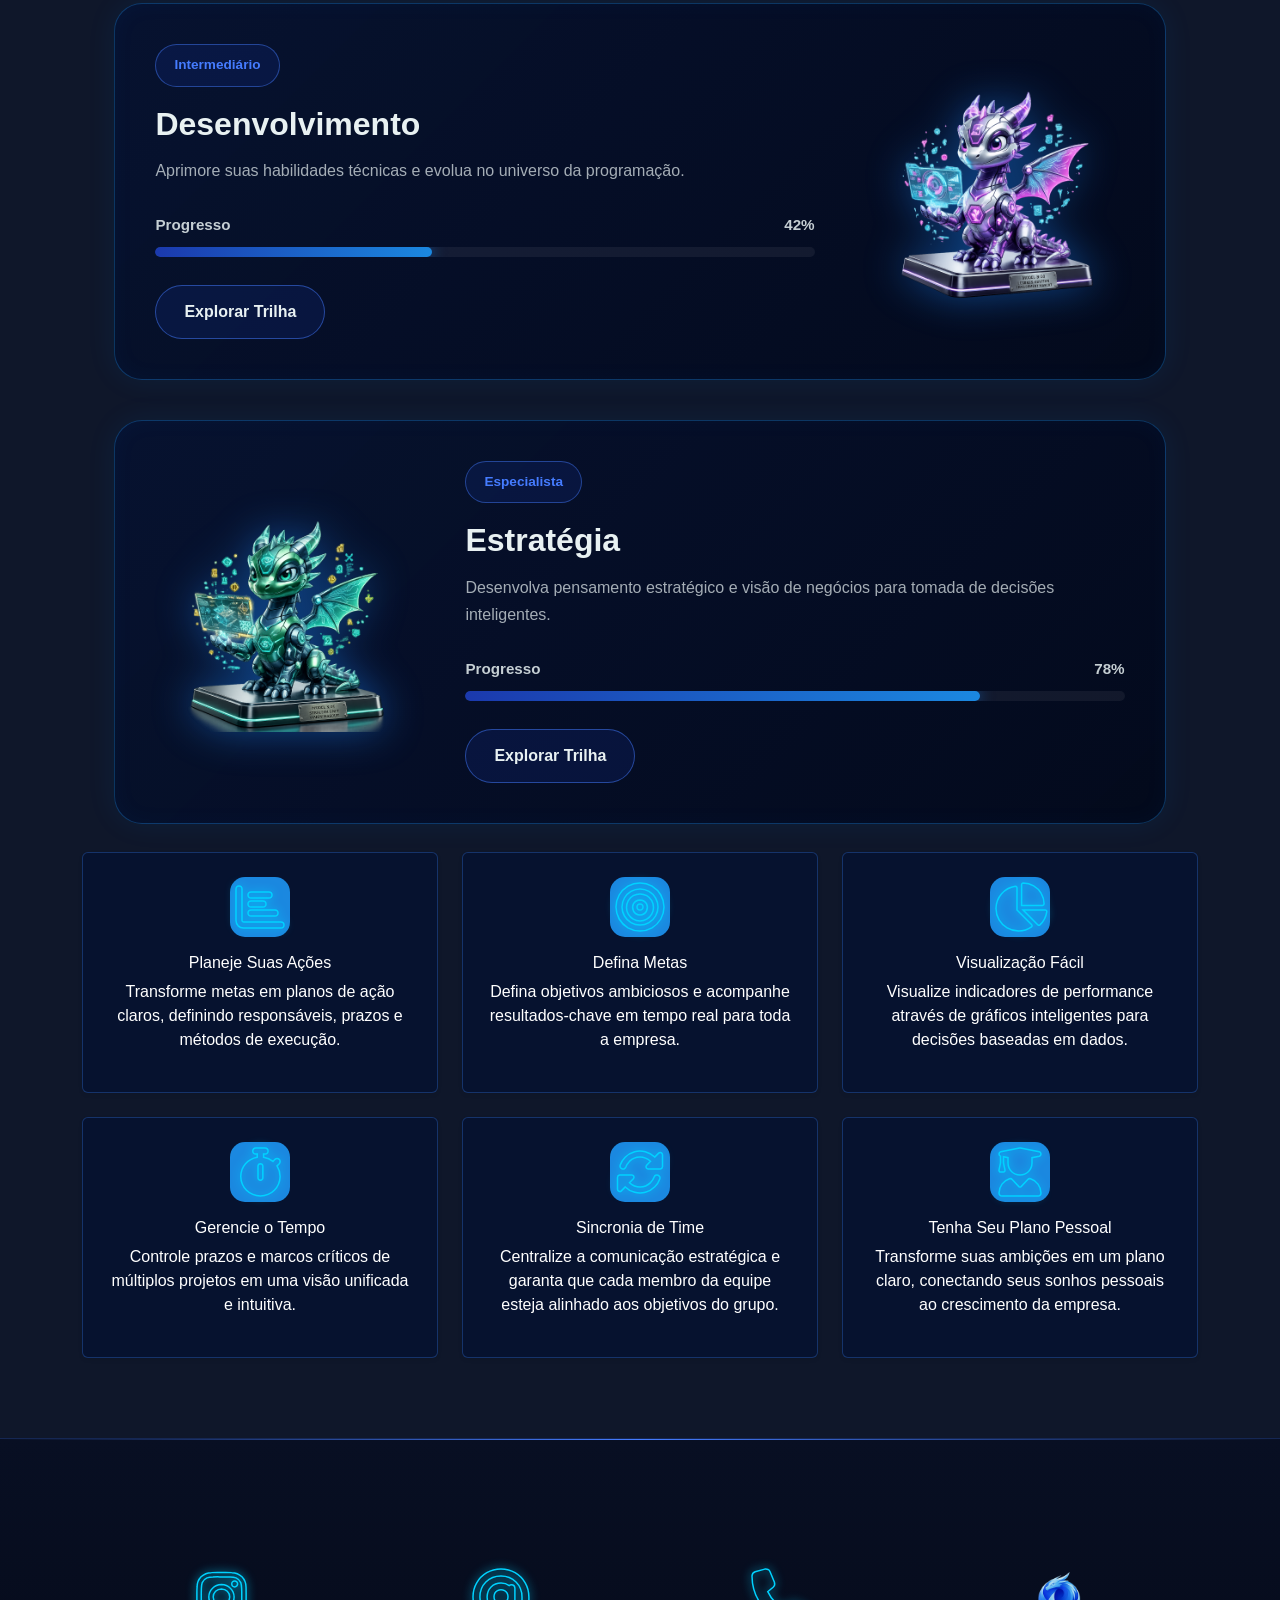
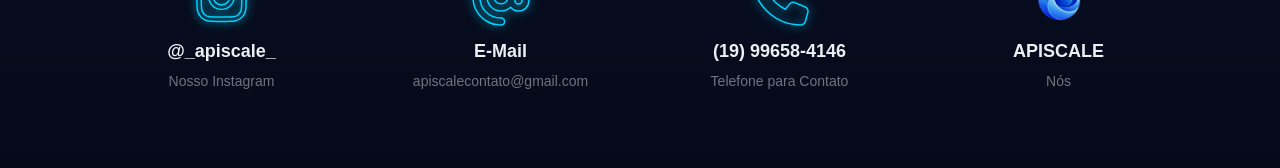
==== commit 7d7af2cb: "feat: Alterações finais da hero section" ====
--- a/index.html
+++ b/index.html
@@ -6,80 +6,125 @@
     <meta name="viewport" content="width=device-width, initial-scale=1.0">
     <!-- Font Awesome -->
     <link rel="stylesheet" href="https://cdnjs.cloudflare.com/ajax/libs/font-awesome/6.7.2/css/all.min.css">
+    <link href="https://fonts.googleapis.com/css2?family=Montserrat:wght@700;800&display=swap" rel="stylesheet">
     <!-- Bootstrap CSS-->
     <link href="https://cdn.jsdelivr.net/npm/bootstrap@5.3.8/dist/css/bootstrap.min.css" rel="stylesheet"
         integrity="sha384-sRIl4kxILFvY47J16cr9ZwB07vP4J8+LH7qKQnuqkuIAvNWLzeN8tE5YBujZqJLB" crossorigin="anonymous">
     <!-- Bootstrap Icons -->
     <link rel="stylesheet" href="https://cdn.jsdelivr.net/npm/bootstrap-icons@1.13.1/font/bootstrap-icons.min.css">
     <!-- Link para o css -->
-    <link rel="stylesheet" href="/assets/css/style.css">
+    <link rel="stylesheet" href="./assets/css/style.css">
     <!--Ainda em criação-->
-    <link rel="icon" type="image/x-icon" href="/assets/images/favicon.svg">
+    <link rel="icon" type="image/x-icon" href="/assets/images/logocortada.png">
     <title>Apiscale - Evolua. Construa. Domine.</title>
 </head>
 
 <body>
     <header>
-        <div class="container-fluid">
-            <nav class="navbar navbar-expand-lg">
-                <div class="container-fluid">
-                    <a href="index.html"><img src="/assets/images/logo.png"
-                            alt="Logo do sistema Apiscale, representando um dragão azul" class="navbar-brand"></a>
-                    <button class="navbar-toggler" type="button" data-bs-toggle="collapse"
-                        data-bs-target="#navbarSupportedContent" aria-controls="navbarSupportedContent"
-                        aria-expanded="false" aria-label="Toggle navigation">
-                        <span class="navbar-toggler-icon"></span>
-                    </button>
-                    <div class="collapse navbar-collapse d-flex" id="navbarSupportedContent">
-                        <ul class="navbar-nav mx-auto mb-2 mb-lg-0">
-                            <li class="nav-item">
-                                <a class="nav-link active" href="index.html">Ínicio</a>
-                            </li>
-                            <li class="nav-item">
-                                <a class="nav-link" href="#sobre">Sobre</a>
-                            </li>
-                            <li class="nav-item">
-                                <a class="nav-link" href="#ferramentas">Ferramentas</a>
-                            </li>
-                            <li class="nav-item">
-                                <a class="nav-link" href="#jornadas">Jornadas</a>
-                            </li>
-                            <li class="nav-item">
-                                <a class="nav-link" href="./assets/pages/Suporte.html">Suporte</a>
-                            </li>
-                        </ul>
-                        <!--Tela de login será implementada futuramente-->
-                        <a class="btn btn-comecar" href="/assets/pages/EmConstrucao.html">Comece Agora</a>
-                    </div>
-                </div>
-            </nav>
+        <nav class="navbar navbar-expand-lg" data-bs-theme="dark">
+            <div class="container-fluid">
+                <a class="navbar-brand d-flex align-items-center gap-2" href="index.html">
+                    <img src="assets/images/logo.png" alt="Logo Apiscale">
+                </a>
+
+                <button class="navbar-toggler" type="button" data-bs-toggle="collapse" data-bs-target="#navbarNav">
+                    <span class="navbar-toggler-icon"></span>
+                </button>
+
+                <div class="collapse navbar-collapse" id="navbarNav">
+                    <ul class="navbar-nav mx-auto gap-lg-3">
+                        <li class="nav-item"><a class="nav-link" href="index.html">Início</a></li>
+                        <li class="nav-item"><a class="nav-link" href="#sobre">Sobre</a></li>
+                        <li class="nav-item"><a class="nav-link" href="#ferramentas">Ferramentas</a></li>
+                        <li class="nav-item"><a class="nav-link" href="#jornadas">Jornadas</a></li>
+                        <li class="nav-item"><a class="nav-link"
+                                href="./assets/pages/Suporte.html">Suporte</a>
+                        </li>
+                        <li class="nav-item"><a class="nav-link" href="./assets/pages/planos.html">Planos</a>
+                        </li>
+                    </ul>
+                    <a href="./assets/pages/login.html"><button type="button" class="btn btn-comecar fw-bold">Começar
+                            Agora</button></a>
+                </div>
+            </div>
+        </nav>
+    </header>
+
+    <section class="hero-section">
+        <div class="particles-bg">
+            <span></span>
+            <span></span>
+            <span></span>
+            <span></span>
+            <span></span>
+            <span></span>
+            <span></span>
+            <span></span>
         </div>
-    </header>
-
-    <section class="hero-section">
         <div class="container">
-            <div class="row align-items-center justify-content-center">
-                <div class="col-md-6 col-12 text-center">
-                    <h1 class="hero-title">Planeje sua trajetória com <span class="text-highlight">estratégia</span> e
+            <div class="row align-items-center">
+
+                <!-- Texto -->
+                <div class="col-lg-6 col-12 hero-content text-center text-lg-start">
+
+                    <div class="hero-badge">
+                        Plataforma Gamificada de Desenvolvimento
+                    </div>
+
+                    <h1 class="hero-title">
+                        Planeje sua trajetória com
+                        <span class="text-highlight">estratégia</span>
+                        e
                         <span class="text-highlight">clareza</span>.
                     </h1>
-                    <p class="hero-subtitle">Assim como um dragão domina os céus, você pode dominar sua trajetória e
-                        alcançar novos horizontes.</p>
-                    <!--Futuramente teremos a linkagem com a tela de login e um vídeo de demonstração do sistema-->
-                    <div class="d-flex justify-content-center gap-3 mt-4">
-                        <a href="/assets/pages/EmConstrucao.html" class="btn btn-iniciar">Iniciar Jornada</a>
-                        <a href="/assets/pages/EmConstrucao.html" class="btn btn-demo">Ver Demo</a>
-                    </div>
-                </div>
+
+                    <p class="hero-subtitle">
+                        Evolua suas habilidades através de jornadas personalizadas,
+                        conquistas e acompanhamento inteligente.
+                    </p>
+
+                    <div class="d-flex gap-3 mt-4 justify-content-center justify-content-lg-start">
+                        <a href="./assets/pages/login.html" class="btn btn-iniciar">
+                            Iniciar Jornada
+                        </a>
+
+                        <a href="./assets/pages/EmConstrucao.html" class="btn btn-demo">
+                            Ver Demo
+                        </a>
+                    </div>
+
+                </div>
+
+                <!-- Dragões -->
+                <div class="col-lg-6 d-none d-lg-flex justify-content-center">
+
+                    <div class="hero-dragons">
+                        <div class="dragon-frame mentor-frame"><img src="assets/images/DragãoMentor.png" class="dragon-mentor"
+                                alt="Dragão Mentor"></div>
+
+                        <div class="dragon-frame apprentice-frame"><img src="assets/images/DragãoAprendiz.png"
+                                class="dragon-apprentice" alt="Dragão Aprendiz"></div>
+
+
+                    </div>
+
+                </div>
+
             </div>
         </div>
+        <a href="#sobre" class="scroll-arrow">
+
+    <i class="bi bi-chevron-double-down"></i>
+
+</a>
     </section>
+
     <section class="Cards-hero">
         <div class="container">
             <div class="row align-items-center justify-content-center">
-                <div class="d-flex justify-content-center col-md-4 col-12 text-center">
+                <div class="d-flex justify-content-center col-md-4 col-12 text-center mb-3">
                     <div class="card card-hero h-100">
-                        <div class="elipse-icon"><i class="bi bi-bar-chart-fill"></i></div>
+                        <div class="elipse-icon"><i class="bi bi-bar-chart-fill neon-vazado"></i></div>
                         <div class="card-body">
                             <h5 class="card-title"> Acompanhamento de Progresso
                             </h5>
@@ -89,9 +134,9 @@
                         </div>
                     </div>
                 </div>
-                <div class="d-flex justify-content-center col-md-4 col-12 text-center">
+                <div class="d-flex justify-content-center col-md-4 col-12 text-center mb-3">
                     <div class="card card-hero h-100">
-                        <div class="elipse-icon"><i class="bi bi-calendar-check-fill"></i></div>
+                        <div class="elipse-icon"><i class="bi bi-calendar-check-fill neon-vazado"></i></div>
                         <div class="card-body">
                             <h5 class="card-title">Trilhas Personalizadas</h5>
                             <p class="card-text">Monte jornadas adaptáveis para diferentes cargos,
@@ -100,9 +145,9 @@
                         </div>
                     </div>
                 </div>
-                <div class="d-flex justify-content-center col-md-4 col-12 text-center">
+                <div class="d-flex justify-content-center col-md-4 col-12 text-center mb-3">
                     <div class="card card-hero h-100">
-                        <div class="elipse-icon"><i class="bi bi-shield-lock-fill"></i></div>
+                        <div class="elipse-icon"><i class="bi bi-shield-lock-fill neon-vazado"></i></div>
                         <div class="card-body">
                             <h5 class="card-title">Gestão Segura de Dados</h5>
                             <p class="card-text">Centralize informações, avaliações e desempenho dos
@@ -166,7 +211,7 @@
                 <h3 class="text-center fw-bold mb-5 mt-5 text-white">O <span
                         class="text-primary-emphasis neon-sobre-wevers">Time</span> por trás do Projeto</h3>
 
-                <div class="row g-4 justify-content-center">
+                <div class="row g-4 justify-content-center mb-4">
                     <!-- Integrante 1 -->
                     <div class="col-md-3">
                         <div class="team-card">
@@ -404,30 +449,42 @@
     <footer>
         <section class="stats-custom">
             <div class="container">
-                <div class="d-flex row text-center align-items-center g-4">
+                <div class="d-flex row text-center g-4">
                     <div class="col-6 col-md-3">
-                        <i class="fa-brands fa-instagram neon-vazado fa-5x"></i>
-                        <h4 class="fw-bold">@apiscale_wevers</h4>
-                        <p class="text-secondary">Nosso Instagram</p>
+                        <div class="h-100 p-3 d-flex flex-column align-items-center">
+                            <i class="fa-brands fa-instagram neon-vazado fa-5x"></i>
+                            <h4 class="fw-bold mt-3">@_apiscale_</h4>
+                            <p class="text-secondary mt-auto">Nosso Instagram</p>
+                        </div>
                     </div>
                     <div class="col-6 col-md-3">
-                        <i class="fa-solid fa-at neon-vazado fa-5x"></i>
-                        <h4 class="fw-bold">E-Mail</h4>
-                        <p class="text-secondary">apiscalereal@gmail.com</p>
+                        <div class="h-100 p-3 d-flex flex-column align-items-center">
+                            <i class="fa-solid fa-at neon-vazado fa-5x"></i>
+                            <h4 class="fw-bold mt-3">E-Mail</h4>
+                            <p class="text-secondary">apiscalecontato@gmail.com</p>
+                        </div>
                     </div>
                     <div class="col-6 col-md-3">
-                        <i class="fa-solid fa-phone neon-vazado fa-5x"></i>
-                        <h4 class="fw-bold">(19) 99123-6769</h4>
-                        <p class="text-secondary">Telefone para Contato</p>
+                        <div class="h-100 p-3 d-flex flex-column align-items-center">
+                            <i class="fa-solid fa-phone neon-vazado fa-5x"></i>
+                            <h4 class="fw-bold mt-3">(19) 99658-4146</h4>
+                            <p class="text-secondary">Telefone para Contato</p>
+                        </div>
                     </div>
                     <div class="col-6 col-md-3">
-
-                        <img src="assets/images/logo.png" alt="Mascote" class="img-fluid p-2">
-                    </div>
-                </div>
-            </div>
+                        <div class="h-100 p-3 d-flex flex-column align-items-center">
+                            <div class="d-flex align-items-center justify-content-center" style="height: 56px;">
+                                <img src="assets/images/logocortada.png" alt="Mascote" class="img-fluid"
+                                    style="max-height: 100%;">
+                            </div>
+                            <h4 class="fw-bold mt-3">APISCALE</h4>
+                            <p class="text-secondary mt-auto">Nós</p>
+                        </div>
+                    </div>
         </section>
     </footer>
+
+    <script src="/assets/js/script.js"></script>
 
     <!-- Bootstrap JS -->
     <script src="https://cdn.jsdelivr.net/npm/bootstrap@5.3.8/dist/js/bootstrap.bundle.min.js"
--- a/assets/css/style.css
+++ b/assets/css/style.css
@@ -5,18 +5,23 @@
   font-family: "Nunito", sans-serif;
 }
 
-header {
-  background-color: #0F172A;
-}
-
+.navbar {
+  background-color: rgba(168, 194, 255, 0.048);
+  backdrop-filter: blur(18px);
+  border-bottom: 1px solid #2B5293;
+}
 .navbar .navbar-brand {
-  width: 150px;
+  width: 165px;
   height: auto;
 }
+.navbar .navbar-brand img {
+  width: 100%;
+  height: auto;
+}
 .navbar .nav-item .nav-link {
   color: #E8F1F2;
   font-size: 16px;
-  font-weight: 500;
+  font-weight: 600;
 }
 .navbar .nav-item .nav-link:hover {
   color: #457CFF;
@@ -24,17 +29,58 @@
 .navbar .btn-comecar {
   background-color: #fff;
   padding: 8px 16px;
-  border-radius: 15px;
+  border-radius: 30px;
   color: #457CFF;
   font-size: 16px;
-  font-weight: 600;
+  font-weight: 500;
 }
 .navbar .btn-comecar:hover {
   background-color: #457CFF;
   color: #fff;
 }
 
+@media (max-width: 991px) {
+  img {
+    width: 100px;
+    height: auto;
+  }
+  .navbar-collapse {
+    margin-top: 15px;
+    padding: 20px;
+    border-radius: 20px;
+    background: rgba(15, 23, 42, 0.92);
+    backdrop-filter: blur(18px);
+    border: 1px solid rgba(0, 210, 255, 0.15);
+    box-shadow: 0 10px 40px rgba(0, 0, 0, 0.35);
+  }
+  .navbar-nav .nav-link {
+    border-radius: 12px;
+    transition: all 0.3s ease;
+    padding: 6px;
+  }
+  .navbar-nav .nav-link:hover {
+    background: rgba(69, 124, 255, 0.15);
+    color: #457CFF !important;
+  }
+  .navbar .btn {
+    width: 100%;
+    margin-top: 15px;
+    border-radius: 14px;
+    padding: 12px;
+  }
+  .navbar-toggler {
+    border: 1px solid rgba(0, 210, 255, 0.25);
+    border-radius: 12px;
+    padding: 8px 12px;
+    transition: 0.3s;
+  }
+  .navbar-toggler:hover {
+    box-shadow: 0 0 15px rgba(0, 210, 255, 0.25);
+  }
+}
 .hero-section {
+  overflow: hidden;
+  position: relative;
   background-image: linear-gradient(rgba(0, 0, 0, 0.6), rgba(0, 0, 0, 0.6)), url("../images/FundoHero.png");
   background-size: cover;
   background-position: center;
@@ -50,11 +96,14 @@
   font-size: 40px;
   font-weight: 700;
   color: #E8F1F2;
+  text-shadow: 0 0 20px rgba(0, 210, 255, 0.2);
+  animation: fadeUp 1s ease;
 }
 .hero-section .hero-title .text-highlight {
   color: #457CFF;
 }
 .hero-section .hero-subtitle {
+  animation: fadeUp 1.2s ease;
   font-size: 20px;
   color: #E8F1F2;
   opacity: 0.8;
@@ -63,13 +112,15 @@
 }
 .hero-section .btn-iniciar,
 .hero-section .btn-demo {
+  animation: fadeUp 1.4s ease;
   padding: 10px 0px;
-  min-width: 130px;
+  min-width: 160px;
   border-radius: 20px;
   color: #E8F1F2;
   font-size: 16px;
-  font-weight: 500;
+  font-weight: 600;
   transition: all 0.3s ease;
+  letter-spacing: 0.25px;
 }
 .hero-section .btn-iniciar {
   background-color: #2B5293;
@@ -90,13 +141,165 @@
   transform: translateY(-2px);
 }
 
-.hero-section {
-  position: relative;
+.hero-section::before {
+  content: "";
+  position: absolute;
+  inset: 0;
+  background: linear-gradient(90deg, rgba(15, 23, 42, 0.9) 0%, rgba(15, 23, 42, 0.55) 45%, rgba(15, 23, 42, 0.25) 100%);
   z-index: 0;
 }
 
+.hero-section .container {
+  position: relative;
+  z-index: 2;
+}
+
+.hero-badge {
+  animation: fadeUp 0.8s ease;
+  display: inline-block;
+  padding: 10px 18px;
+  border: #2B5293 1px solid;
+  border-radius: 999px;
+  background: rgba(255, 255, 255, 0.05);
+  margin-bottom: 25px;
+  color: #E8F1F2;
+  font-size: 16px;
+  backdrop-filter: blur(10px);
+}
+
+.hero-dragons {
+  position: relative;
+  width: 600px;
+  height: 500px;
+}
+
+.dragon-mentor {
+  animation: floatMentor 4s ease-in-out infinite;
+  position: absolute;
+  left: -200px;
+  top: 0;
+  width: 500px;
+  z-index: 2;
+  transition: transform 0.4s ease, filter 0.4s ease;
+  cursor: pointer;
+}
+.dragon-mentor:hover {
+  transform: scale(1.03);
+  filter: drop-shadow(0 0 8px rgba(0, 210, 255, 0.35)) drop-shadow(0 0 18px rgba(0, 210, 255, 0.2));
+}
+
+.dragon-apprentice {
+  animation: floatApprentice 3s ease-in-out infinite;
+  position: absolute;
+  left: 200px;
+  top: 250px;
+  width: 380px;
+  z-index: 3;
+  transition: transform 0.4s ease, filter 0.4s ease;
+  cursor: pointer;
+}
+.dragon-apprentice:hover {
+  transform: scale(1.05);
+  filter: drop-shadow(0 0 6px rgba(0, 210, 255, 0.3)) drop-shadow(0 0 14px rgba(0, 210, 255, 0.18));
+}
+
+.particles-bg {
+  position: absolute;
+  inset: 0;
+  overflow: hidden;
+  z-index: 1;
+  pointer-events: none;
+}
+
+.particles-bg span {
+  position: absolute;
+  bottom: -50px;
+  width: 6px;
+  height: 6px;
+  border-radius: 50%;
+  background: #00d2ff;
+  box-shadow: 0 0 10px #00d2ff, 0 0 20px #00d2ff;
+  opacity: 0.4;
+  animation: rise 12s linear infinite;
+}
+
+.particles-bg span:nth-child(1) {
+  left: 5%;
+  animation-duration: 10s;
+}
+
+.particles-bg span:nth-child(2) {
+  left: 15%;
+  animation-duration: 14s;
+}
+
+.particles-bg span:nth-child(3) {
+  left: 30%;
+  animation-duration: 12s;
+}
+
+.particles-bg span:nth-child(4) {
+  left: 45%;
+  animation-duration: 16s;
+}
+
+.particles-bg span:nth-child(5) {
+  left: 60%;
+  animation-duration: 11s;
+}
+
+.particles-bg span:nth-child(6) {
+  left: 75%;
+  animation-duration: 15s;
+}
+
+.particles-bg span:nth-child(7) {
+  left: 85%;
+  animation-duration: 13s;
+}
+
+.particles-bg span:nth-child(8) {
+  left: 95%;
+  animation-duration: 17s;
+}
+
+.dragon-frame {
+  position: absolute;
+  border-radius: 50%;
+  transition: 0.4s;
+}
+
+.dragon-frame:hover .dragon-frame::before {
+  content: "";
+  position: absolute;
+  inset: -20px;
+  border-radius: 50%;
+  background: radial-gradient(circle, rgba(0, 210, 255, 0.12) 0%, rgba(0, 210, 255, 0.05) 45%, transparent 75%);
+  opacity: 0;
+  transform: scale(0.9);
+  transition: 0.4s;
+  z-index: -1;
+}
+
+.scroll-arrow {
+  position: absolute;
+  bottom: 150px;
+  left: 50%;
+  transform: translateX(-50%);
+  color: white;
+  font-size: 32px;
+  text-decoration: none;
+  z-index: 5;
+  animation: float 2s infinite;
+}
+
+.scroll-arrow:hover {
+  color: #00d2ff;
+  text-shadow: 0 0 20px #00d2ff;
+}
+
 .Cards-hero {
-  margin-top: -30px;
+  margin-top: -80px;
   padding: 0 0 40px;
   position: relative;
   z-index: 1;
@@ -161,9 +364,6 @@
 /* =========================================================
    SEÇÃO TRILHAS
 ========================================================= */
-/* =========================================================
-   SEÇÃO TRILHAS
-========================================================= */
 .secao-trilhas {
   width: 100%;
   padding: 80px 8%;
@@ -437,6 +637,7 @@
   padding: 0;
   background-color: #0F172A;
   overflow-x: hidden;
+  scroll-behavior: smooth;
 }
 
 main {
@@ -531,28 +732,6 @@
   color: #457CFF !important;
 }
 
-@media (min-width: 992px) {
-  .nav-item.dropdown .dropdown-menu {
-    display: block !important;
-    visibility: hidden;
-    opacity: 0;
-    left: 50%;
-    transform: translateX(-50%) translateY(15px);
-    transition: all 0.3s ease-in-out;
-    pointer-events: none;
-  }
-  .nav-item.dropdown .dropdown-menu.show {
-    visibility: visible;
-    opacity: 1;
-    transform: translateX(-50%) translateY(0);
-    pointer-events: auto;
-  }
-}
-@media (max-width: 991px) {
-  .dropdown-menu {
-    min-width: 100% !important;
-  }
-}
 .neon-vazado {
   color: transparent !important;
   -webkit-text-stroke: 1.5px #00d2ff;
@@ -566,7 +745,6 @@
 }
 
 .brand-text {
-  font-family: "Montserrat", sans-serif;
   font-weight: 800;
   letter-spacing: 2px;
   font-size: 1.25rem;
@@ -575,42 +753,27 @@
   text-shadow: 0 0 10px rgba(0, 210, 255, 0.3);
 }
 
-.navbar-nav .nav-link {
-  color: #ffffff !important;
-  font-family: "Montserrat", sans-serif;
-  font-weight: 500;
-  transition: all 0.3s ease;
-  text-shadow: 0 0 8px rgba(0, 210, 255, 0.2);
-}
-
-.navbar-nav .nav-link:hover {
-  color: #ffffff !important;
-  text-shadow: 0 0 15px rgba(0, 210, 255, 0.8);
-}
-
-.navbar-nav .nav-link.active {
-  color: #ffffff !important;
-  text-shadow: 0 0 12px rgba(0, 210, 255, 0.6);
-}
-
-.hero-fixed h1 .text-primary-emphasis {
-  color: #00d2ff !important;
-  text-shadow: 0 0 3px rgba(0, 210, 255, 0.4), 0 0 6px rgba(0, 210, 255, 0.2);
-  font-weight: 800;
-  display: inline-block;
-}
-
-.neon-sobre-wevers {
-  color: #00d2ff !important;
-  text-shadow: 0 0 3px rgba(0, 210, 255, 0.4), 0 0 6px rgba(0, 210, 255, 0.2);
-  font-weight: 800;
-  display: inline-block;
-}
-
 /* =========================================================
    RESPONSIVO
 ========================================================= */
 @media (max-width: 900px) {
+  .hero-section .hero-dragons {
+    display: none;
+  }
+  .hero-section .scroll-arrow {
+    display: none;
+  }
+  .hero-section {
+    margin-bottom: 50px;
+  }
+  .floating-img {
+    animation: float 3s ease-in-out infinite;
+    width: 200px;
+  }
+  .secao-trilhas .titulo-jornada {
+    font-size: 32px;
+    margin: 0;
+  }
   .secao-trilhas .card-trilha,
   .secao-trilhas .card-trilha.direita {
     flex-direction: column;
@@ -625,4 +788,53 @@
   .secao-trilhas .conteudo-trilha p {
     max-width: 100%;
   }
+}
+@keyframes floatMentor {
+  0% {
+    transform: translateY(0);
+  }
+  50% {
+    transform: translateY(-15px);
+  }
+  100% {
+    transform: translateY(0);
+  }
+}
+@keyframes floatApprentice {
+  0% {
+    transform: translateY(0);
+  }
+  50% {
+    transform: translateY(-10px);
+  }
+  100% {
+    transform: translateY(0);
+  }
+}
+@keyframes rise {
+  from {
+    transform: translateY(0);
+    opacity: 0;
+  }
+  20% {
+    opacity: 0.4;
+  }
+  100% {
+    transform: translateY(-100vh);
+    opacity: 0;
+  }
+}
+@keyframes fadeUp {
+  from {
+    opacity: 0;
+    transform: translateY(40px);
+  }
+  to {
+    opacity: 1;
+    transform: translateY(0);
+  }
+}
+.scroll-arrow:hover {
+  color: #00d2ff;
+  text-shadow: 0 0 20px #00d2ff;
 }/*# sourceMappingURL=style.css.map */
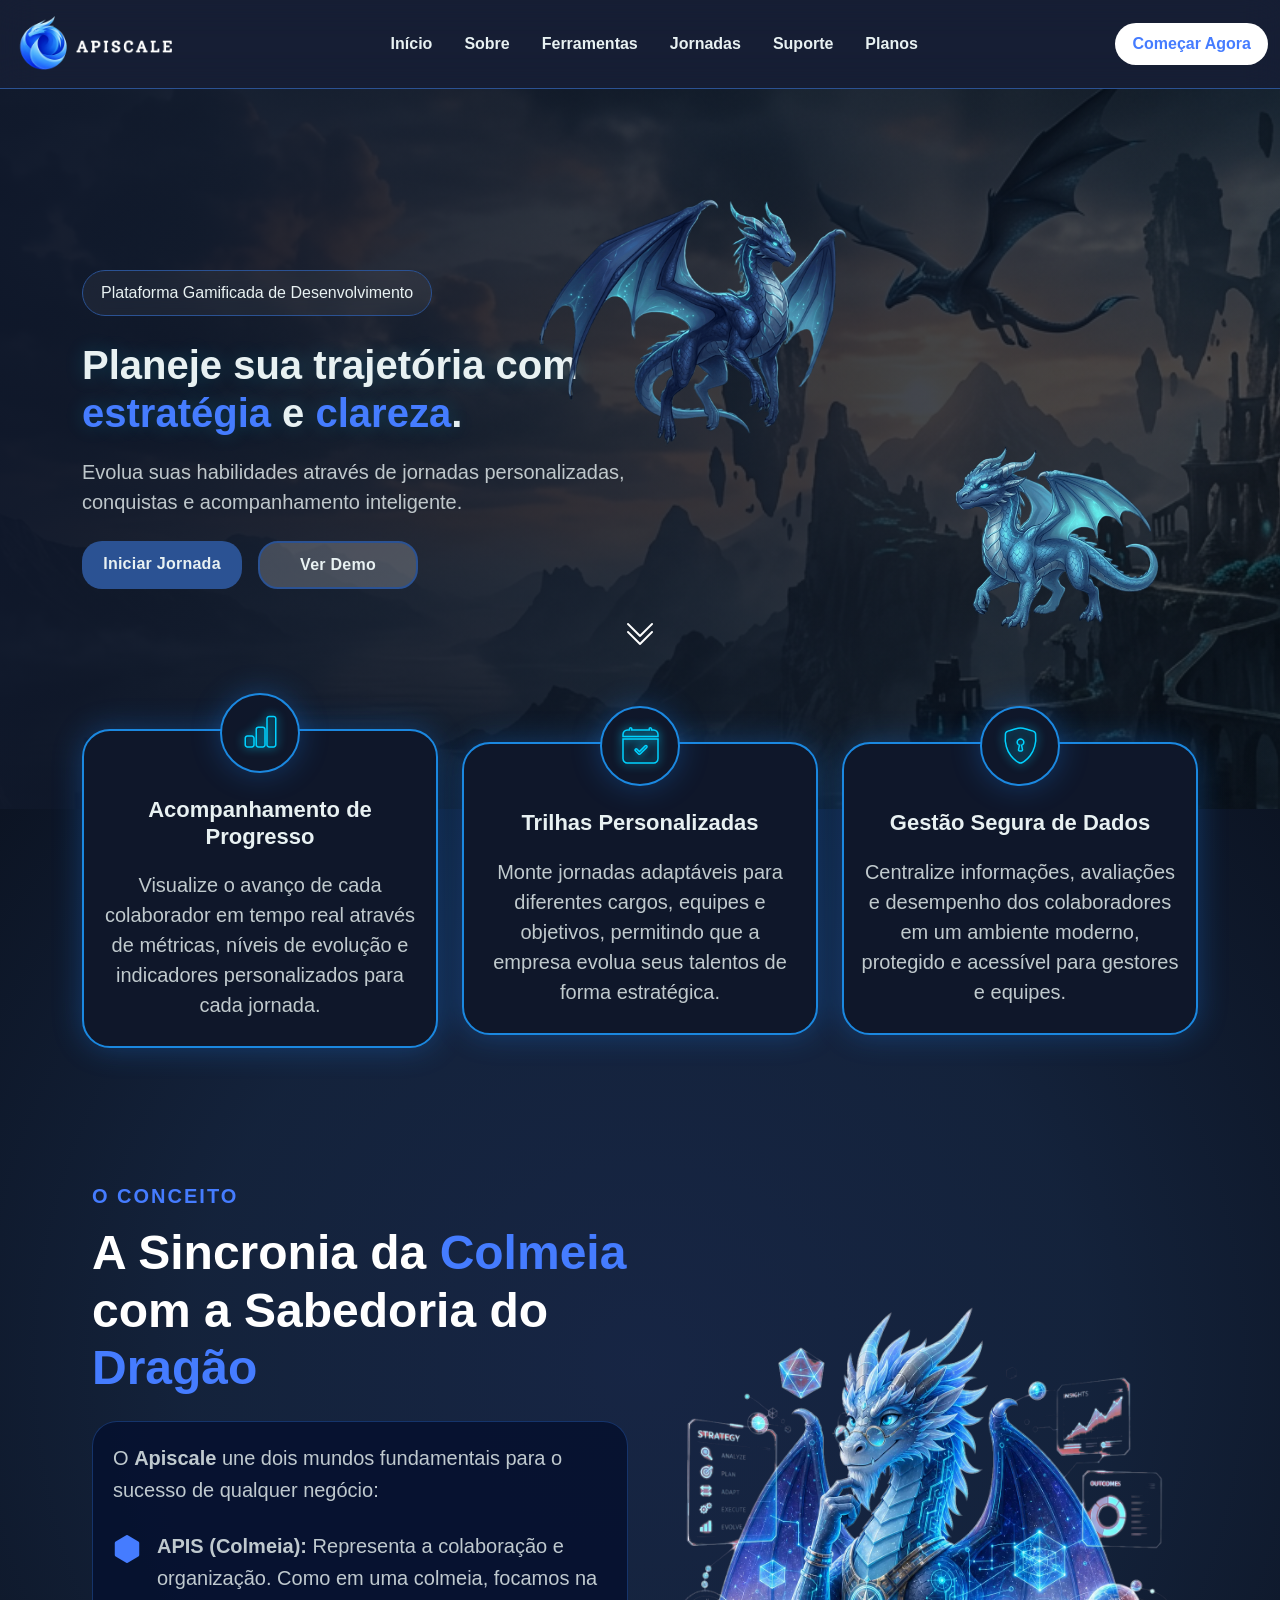
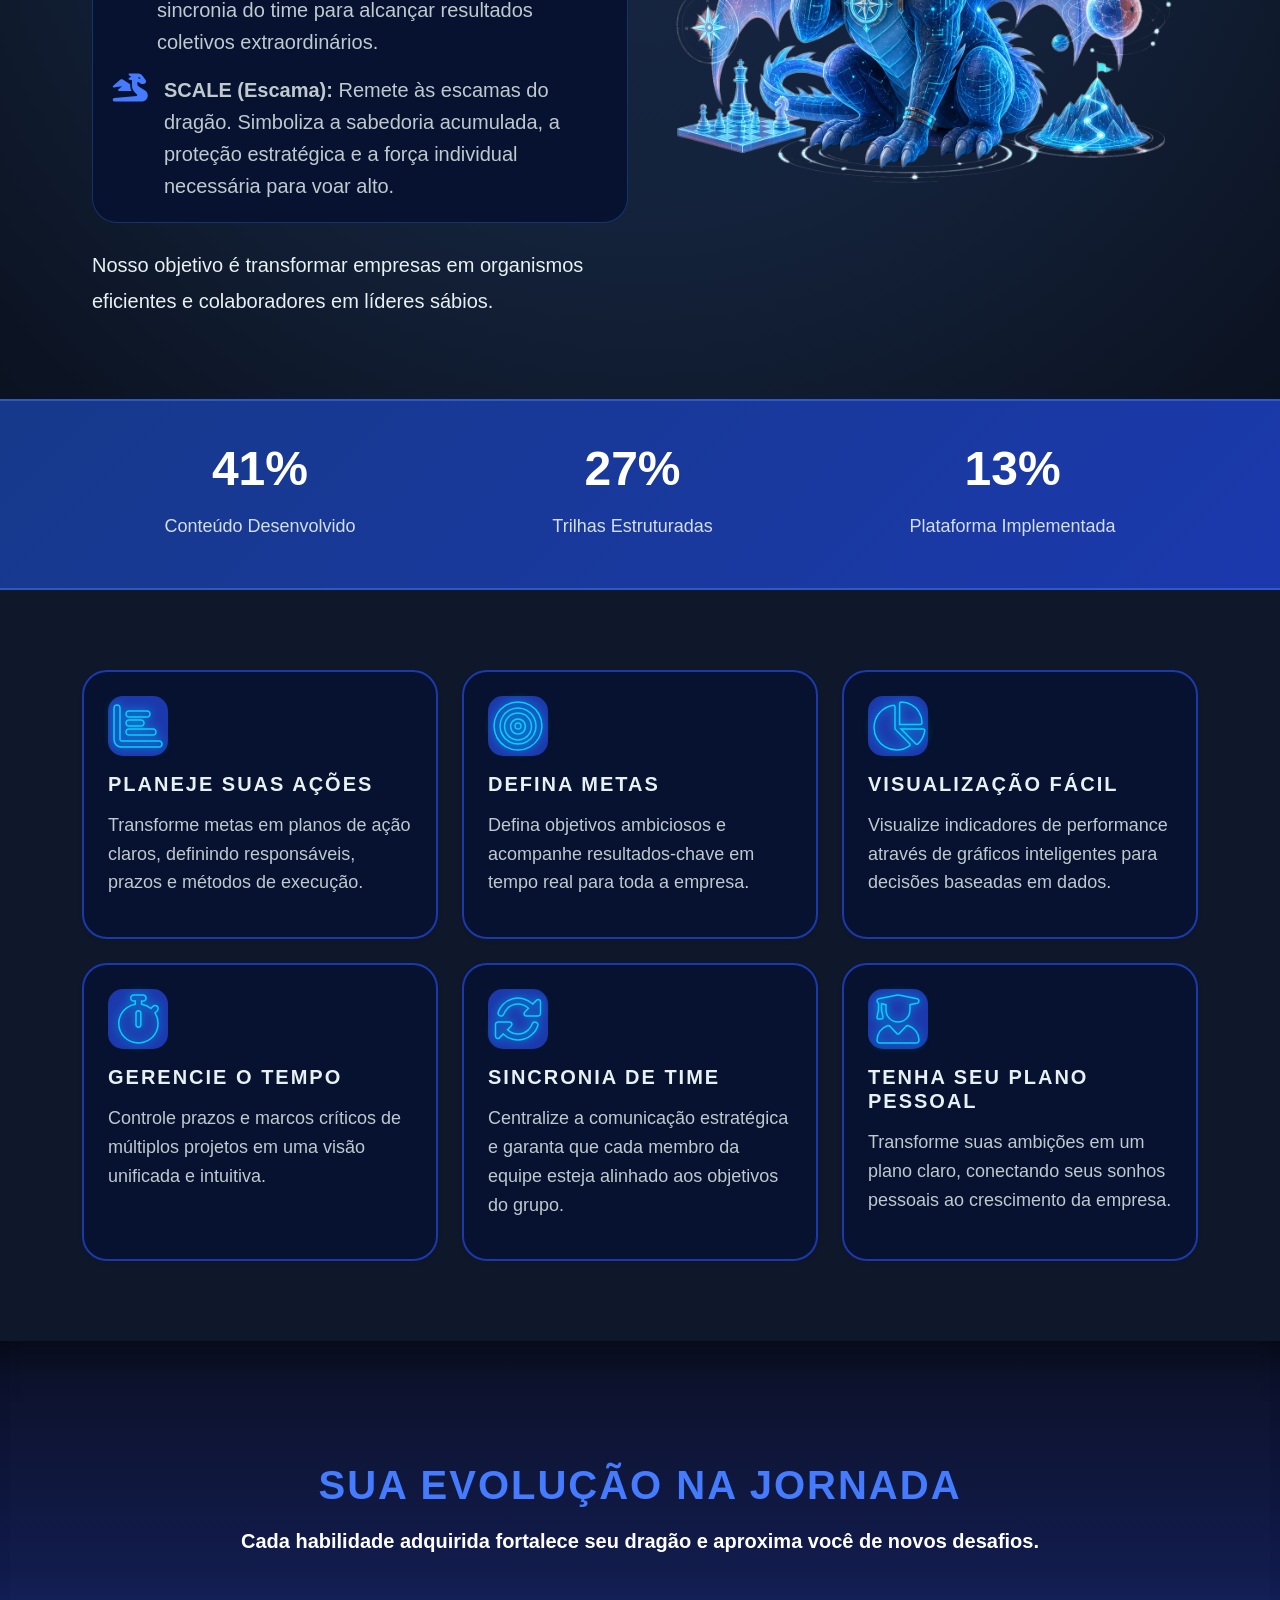
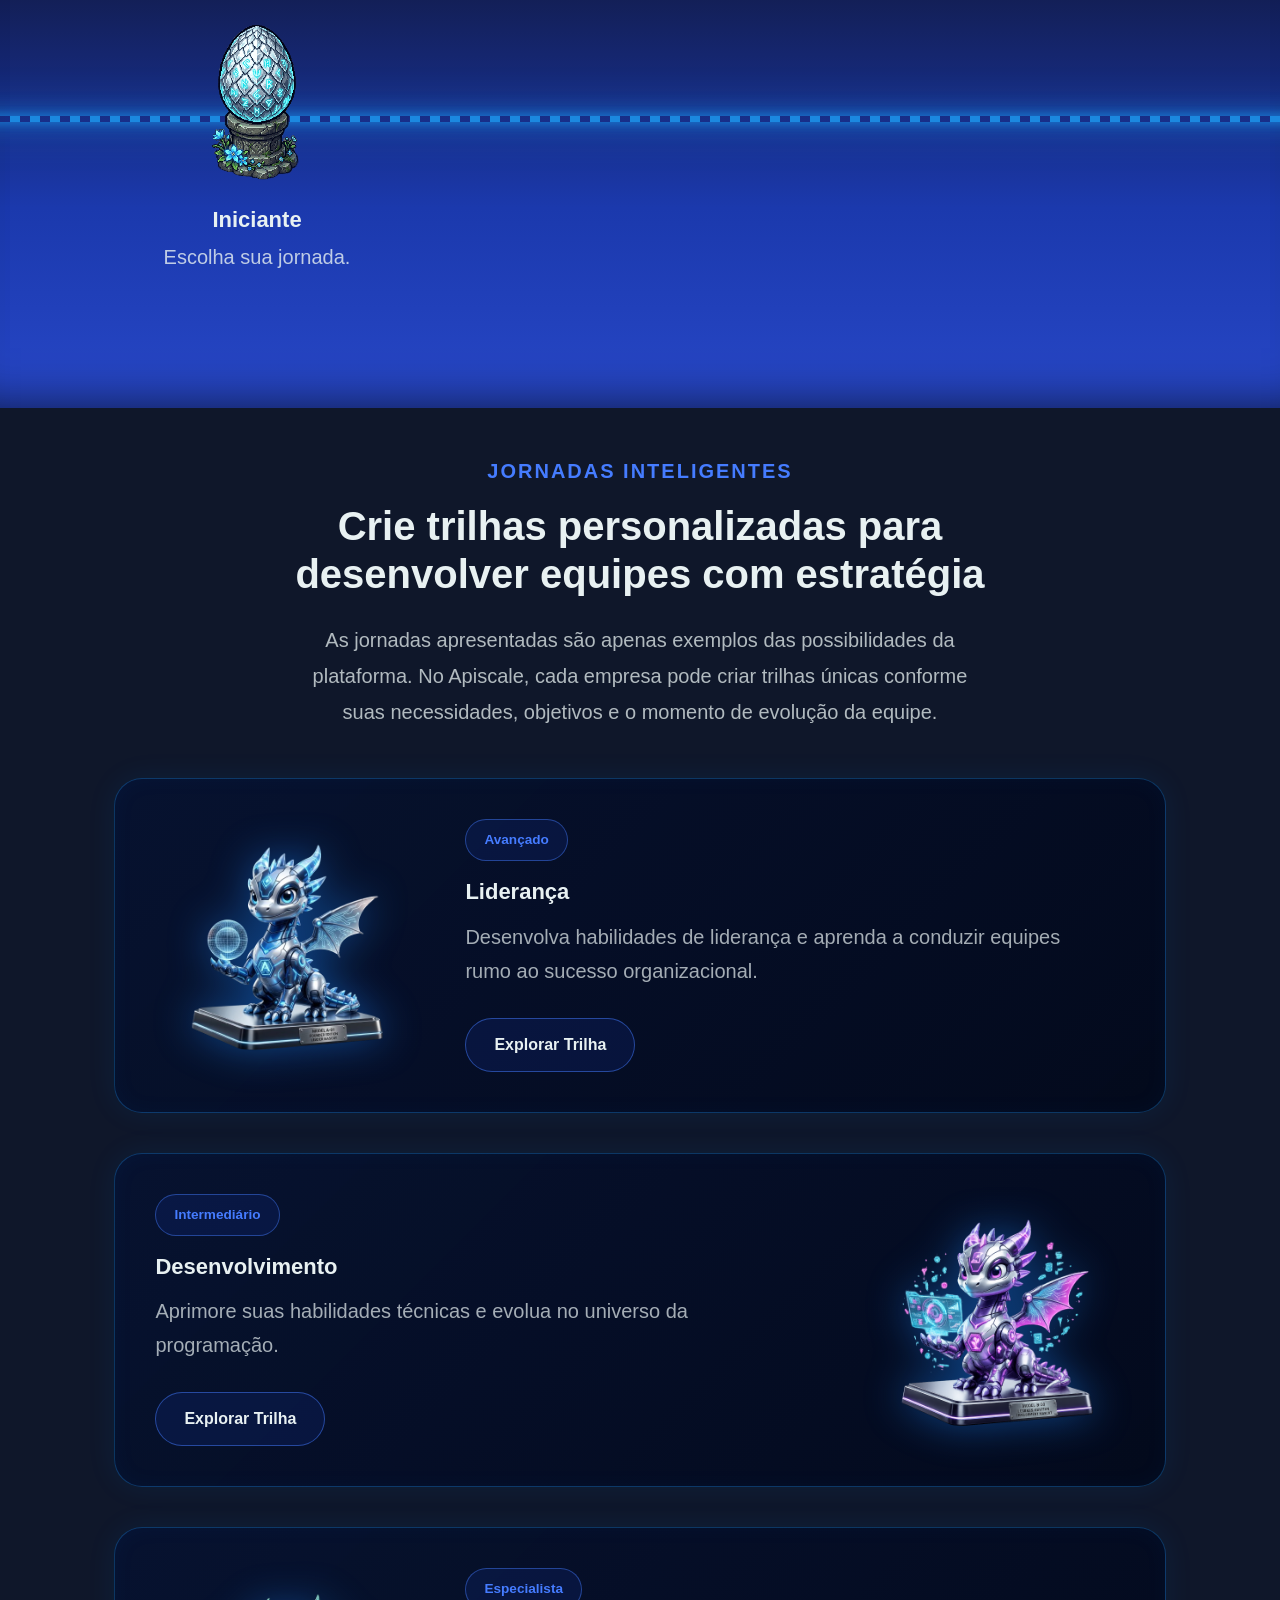
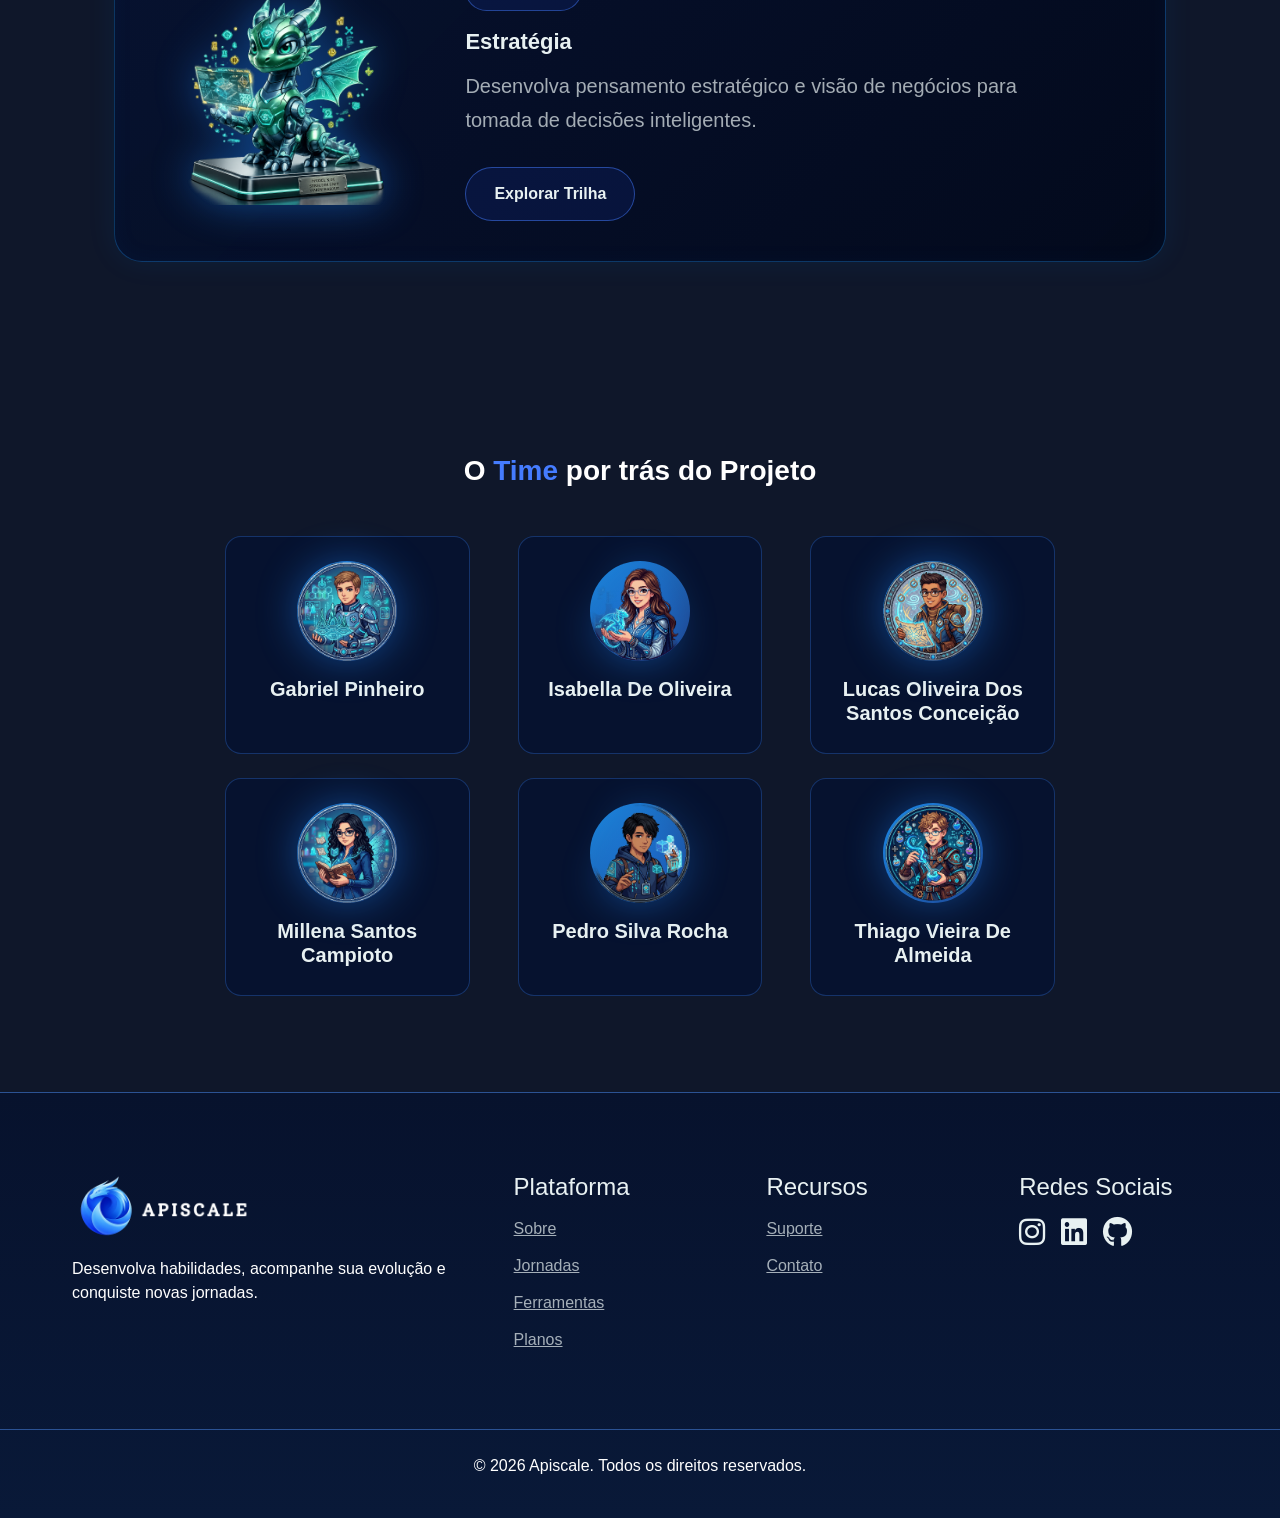
==== commit e4a64c1b: "feat: Ajustes finais projeto do site de divulgação do sistema Apiscale" ====
--- a/index.html
+++ b/index.html
@@ -37,8 +37,7 @@
                         <li class="nav-item"><a class="nav-link" href="#sobre">Sobre</a></li>
                         <li class="nav-item"><a class="nav-link" href="#ferramentas">Ferramentas</a></li>
                         <li class="nav-item"><a class="nav-link" href="#jornadas">Jornadas</a></li>
-                        <li class="nav-item"><a class="nav-link"
-                                href="./assets/pages/Suporte.html">Suporte</a>
+                        <li class="nav-item"><a class="nav-link" href="./assets/pages/Suporte.html">Suporte</a>
                         </li>
                         <li class="nav-item"><a class="nav-link" href="./assets/pages/planos.html">Planos</a>
                         </li>
@@ -99,8 +98,8 @@
                 <div class="col-lg-6 d-none d-lg-flex justify-content-center">
 
                     <div class="hero-dragons">
-                        <div class="dragon-frame mentor-frame"><img src="assets/images/DragãoMentor.png" class="dragon-mentor"
-                                alt="Dragão Mentor"></div>
+                        <div class="dragon-frame mentor-frame"><img src="assets/images/DragãoMentor.png"
+                                class="dragon-mentor" alt="Dragão Mentor"></div>
 
                         <div class="dragon-frame apprentice-frame"><img src="assets/images/DragãoAprendiz.png"
                                 class="dragon-apprentice" alt="Dragão Aprendiz"></div>
@@ -114,161 +113,232 @@
         </div>
         <a href="#sobre" class="scroll-arrow">
 
-    <i class="bi bi-chevron-double-down"></i>
-
-</a>
+            <i class="bi bi-chevron-double-down"></i>
+
+        </a>
     </section>
 
-    <section class="Cards-hero">
-        <div class="container">
-            <div class="row align-items-center justify-content-center">
-                <div class="d-flex justify-content-center col-md-4 col-12 text-center mb-3">
-                    <div class="card card-hero h-100">
-                        <div class="elipse-icon"><i class="bi bi-bar-chart-fill neon-vazado"></i></div>
-                        <div class="card-body">
-                            <h5 class="card-title"> Acompanhamento de Progresso
-                            </h5>
-                            <p class="card-text">Visualize o avanço de cada colaborador em tempo real
-                                através de métricas, níveis de evolução e indicadores
-                                personalizados para cada jornada.</p>
-                        </div>
-                    </div>
-                </div>
-                <div class="d-flex justify-content-center col-md-4 col-12 text-center mb-3">
-                    <div class="card card-hero h-100">
-                        <div class="elipse-icon"><i class="bi bi-calendar-check-fill neon-vazado"></i></div>
-                        <div class="card-body">
-                            <h5 class="card-title">Trilhas Personalizadas</h5>
-                            <p class="card-text">Monte jornadas adaptáveis para diferentes cargos,
-                                equipes e objetivos, permitindo que a empresa evolua
-                                seus talentos de forma estratégica.</p>
-                        </div>
-                    </div>
-                </div>
-                <div class="d-flex justify-content-center col-md-4 col-12 text-center mb-3">
-                    <div class="card card-hero h-100">
-                        <div class="elipse-icon"><i class="bi bi-shield-lock-fill neon-vazado"></i></div>
-                        <div class="card-body">
-                            <h5 class="card-title">Gestão Segura de Dados</h5>
-                            <p class="card-text">Centralize informações, avaliações e desempenho dos
-                                colaboradores em um ambiente moderno, protegido e
-                                acessível para gestores e equipes.</p>
-                        </div>
-                    </div>
-                </div>
-
-            </div>
-        </div>
-    </section>
+
 
     <!--Explicação e informações gerais do projeto de forma simplificada, com mascostes gerados por is como forma de demonstração da gamificação que será implementada-->
     <main>
-        <section id="sobre" class="about-section py-5">
-            <div class="container py-5">
-                <div class="row align-items-center mb-5">
-                    <div class="col-lg-6">
-                        <h6 class="text-primary-emphasis fw-bold text-uppercase mb-3 neon-sobre-wevers">O Conceito</h6>
-                        <h2 class="display-5 fw-bold mb-4 text-white">A Sincronia da <span
-                                class="text-primary-emphasis neon-sobre-wevers">Colmeia</span> com a Sabedoria do <span
-                                class="text-primary-emphasis neon-sobre-wevers">Dragão</span></h2>
-
-                        <div class="concept-box mb-4">
-                            <p class="text-gray lead">
-                                A <strong>Apiscale</strong> une dois mundos fundamentais para o sucesso de qualquer
-                                negócio:
+        <section class="about-cards-background">
+            <section class="Cards-hero">
+                <div class="container">
+                    <div class="row align-items-center justify-content-center">
+                        <div class="d-flex justify-content-center col-md-4 col-12 text-center mb-3">
+                            <div class="card card-hero h-100">
+                                <div class="elipse-icon"><i class="bi bi-bar-chart-fill neon-vazado"></i></div>
+                                <div class="card-body">
+                                    <h5 class="card-title"> Acompanhamento de Progresso
+                                    </h5>
+                                    <p class="card-text">Visualize o avanço de cada colaborador em tempo real
+                                        através de métricas, níveis de evolução e indicadores
+                                        personalizados para cada jornada.</p>
+                                </div>
+                            </div>
+                        </div>
+                        <div class="d-flex justify-content-center col-md-4 col-12 text-center mb-3">
+                            <div class="card card-hero h-100">
+                                <div class="elipse-icon"><i class="bi bi-calendar-check-fill neon-vazado"></i></div>
+                                <div class="card-body">
+                                    <h5 class="card-title">Trilhas Personalizadas</h5>
+                                    <p class="card-text">Monte jornadas adaptáveis para diferentes cargos,
+                                        equipes e objetivos, permitindo que a empresa evolua
+                                        seus talentos de forma estratégica.</p>
+                                </div>
+                            </div>
+                        </div>
+                        <div class="d-flex justify-content-center col-md-4 col-12 text-center mb-3">
+                            <div class="card card-hero h-100">
+                                <div class="elipse-icon"><i class="bi bi-shield-lock-fill neon-vazado"></i></div>
+                                <div class="card-body">
+                                    <h5 class="card-title">Gestão Segura de Dados</h5>
+                                    <p class="card-text">Centralize informações, avaliações e desempenho dos
+                                        colaboradores em um ambiente moderno, protegido e
+                                        acessível para gestores e equipes.</p>
+                                </div>
+                            </div>
+                        </div>
+
+                    </div>
+                </div>
+            </section>
+            <section id="sobre" class="about-section">
+                <div class="container">
+                    <div class="row align-items-center">
+                        <div class="col-lg-6">
+                            <h6 class="fw-bold text-uppercase mb-3 text-style">O Conceito</h6>
+                            <h2 class="display-5 fw-bold mb-4 text-white">A Sincronia da <span
+                                    class="text-highlight">Colmeia</span> com a Sabedoria do <span
+                                    class="text-highlight">Dragão</span></h2>
+
+                            <div class="concept-box mb-4">
+                                <p class="mb-4">
+                                    O <strong>Apiscale</strong> une dois mundos fundamentais para o sucesso de qualquer
+                                    negócio:
+                                </p>
+
+                                <div class="d-flex gap-3 mb-3">
+                                    <i class="bi bi-hexagon-fill text-primary-emphasis fs-3"></i>
+                                    <p>
+                                        <strong>APIS (Colmeia):</strong> Representa a colaboração e organização. Como em
+                                        uma
+                                        colmeia, focamos na sincronia do time para alcançar resultados coletivos
+                                        extraordinários.
+                                    </p>
+                                </div>
+
+                                <div class="d-flex gap-3">
+                                    <i class="fas fa-dragon text-primary-emphasis fs-3"></i>
+                                    <p>
+                                        <strong>SCALE (Escama):</strong> Remete às escamas do dragão. Simboliza a
+                                        sabedoria
+                                        acumulada, a proteção estratégica e a força individual necessária para voar
+                                        alto.
+                                    </p>
+                                </div>
+                            </div>
+
+                            <p>
+                                Nosso objetivo é transformar empresas em organismos eficientes e colaboradores em
+                                líderes
+                                sábios.
                             </p>
-
-                            <div class="d-flex gap-3 mb-3">
-                                <i class="bi bi-hexagon-fill text-primary-emphasis fs-3"></i>
-                                <p class="text-gray m-0">
-                                    <strong>APIS (Colmeia):</strong> Representa a colaboração e organização. Como em uma
-                                    colmeia, focamos na sincronia do time para alcançar resultados coletivos
-                                    extraordinários.
-                                </p>
-                            </div>
-
-                            <div class="d-flex gap-3">
-                                <i class="fas fa-dragon text-primary-emphasis fs-3"></i>
-                                <p class="text-gray m-0">
-                                    <strong>SCALE (Escama):</strong> Remete às escamas do dragão. Simboliza a sabedoria
-                                    acumulada, a proteção estratégica e a força individual necessária para voar alto.
-                                </p>
-                            </div>
-                        </div>
-
-                        <p class="text-gray">
-                            Nosso objetivo é transformar empresas em organismos eficientes e colaboradores em líderes
-                            sábios.
-                        </p>
-                    </div>
-                    <div class="col-lg-6 text-center">
-                        <div class="about-icon-glow">
-                            <img src="assets/images/sobreImg.webp" alt="Dragão de exemplo para a imagem"
-                                class="img-fluid floating-img">
-                        </div>
-                    </div>
-                </div>
-                <h3 class="text-center fw-bold mb-5 mt-5 text-white">O <span
-                        class="text-primary-emphasis neon-sobre-wevers">Time</span> por trás do Projeto</h3>
-
-                <div class="row g-4 justify-content-center mb-4">
-                    <!-- Integrante 1 -->
-                    <div class="col-md-3">
-                        <div class="team-card">
-                            <div class="team-img-box mb-3">
-                                <i class="fas fa-user fa-3x neon-vazado"></i>
-                            </div>
-                            <h5 class="fw-bold mb-1">Gabriel Pinheiro</h5>
-                        </div>
-                    </div>
-                    <!-- Integrante 2 -->
-                    <div class="col-md-3">
-                        <div class="team-card">
-                            <div class="team-img-box mb-3">
-                                <i class="fas fa-user fa-3x neon-vazado"></i>
-                            </div>
-                            <h5 class="fw-bold mb-1">Isabela De Oliveira</h5>
-                        </div>
-                    </div>
-                    <!-- Integrante 3 -->
-                    <div class="col-md-3">
-                        <div class="team-card">
-                            <div class="team-img-box mb-3">
-                                <i class="fas fa-user fa-3x neon-vazado"></i>
-                            </div>
-                            <h5 class="fw-bold mb-1">Lucas Oliveira Dos Santos Conceição</h5>
-                        </div>
-                    </div>
-                </div>
-                <div class="row g-4 justify-content-center">
-                    <!-- Integrante 4 -->
-                    <div class="col-md-3">
-                        <div class="team-card">
-                            <div class="team-img-box mb-3">
-                                <i class="fas fa-user fa-3x neon-vazado"></i>
-                            </div>
-                            <h5 class="fw-bold mb-1">Millena Santos Campioto</h5>
-                        </div>
-                    </div>
-                    <!-- Integrante 5-->
-                    <div class="col-md-3">
-                        <div class="team-card">
-                            <div class="team-img-box mb-3">
-                                <i class="fas fa-user fa-3x neon-vazado"></i>
-                            </div>
-                            <h5 class="fw-bold mb-1">Pedro Silva Rocha</h5>
-                        </div>
-                    </div>
-                    <!-- Integrante 6 -->
-                    <div class="col-md-3">
-                        <div class="team-card">
-                            <div class="team-img-box mb-3">
-                                <i class="fas fa-user fa-3x neon-vazado"></i>
-                            </div>
-                            <h5 class="fw-bold mb-1">Thiago Vieira De Almeida</h5>
-                        </div>
-                    </div>
-                </div>
+                        </div>
+                        <div class="col-lg-6 text-center">
+                            <div class="about-img-box">
+                                <img src="assets/images/sobreImg.webp" alt="Dragão de exemplo para a imagem"
+                                    class="img-fluid floating-img">
+                            </div>
+                        </div>
+                    </div>
+                    <!-- Team section moved below the 'jornadas' section -->
+                </div>
+            </section>
+        </section>
+
+        <section class="stats">
+
+            <div class="container">
+
+                <div class="stat-card">
+
+                    <span class="counter" data-target="75">0</span>
+                    <p>Conteúdo Desenvolvido</p>
+
+                </div>
+
+                <div class="stat-card">
+
+                    <span class="counter" data-target="50">0</span>
+                    <p>Trilhas Estruturadas</p>
+
+                </div>
+
+                <div class="stat-card">
+
+                    <span class="counter" data-target="25">0</span>
+                    <p>Plataforma Implementada</p>
+
+                </div>
+
+              
+
+            </div>
+
+        </section>
+        <section id="ferramentas" class="overlap-section">
+            <div class="container">
+                <div class="row g-4 gy-4">
+                    <div class="col-md-4">
+                        <div class="feature-card p-4 shadow-sm text-white">
+                            <div class="icon-box mb-3"><i class="fas fa-chart-bar fa-2x neon-vazado"></i></div>
+                            <h6>Planeje Suas Ações</h6>
+                            <p>Transforme metas em planos de ação claros, definindo responsáveis, prazos e métodos de
+                                execução.</p>
+                        </div>
+                    </div>
+                    <div class="col-md-4">
+                        <div class="feature-card p-4 shadow-sm text-white">
+                            <div class="icon-box mb-3"><i class="fas fa-bullseye fa-2x neon-vazado"></i></div>
+                            <h6>Defina Metas</h6>
+                            <p>Defina objetivos ambiciosos e acompanhe resultados-chave em tempo real para toda a
+                                empresa.</p>
+                        </div>
+                    </div>
+                    <div class="col-md-4">
+                        <div class="feature-card p-4 shadow-sm text-white">
+                            <div class="icon-box mb-3"><i class="fas fa-chart-pie fa-2x neon-vazado"></i></div>
+                            <h6>Visualização Fácil</h6>
+                            <p>Visualize indicadores de performance através de gráficos inteligentes para decisões
+                                baseadas em dados.</p>
+                        </div>
+                    </div>
+                    <div class="col-md-4">
+                        <div class="feature-card p-4 shadow-sm text-white">
+                            <div class="icon-box mb-3"><i class="fas fa-stopwatch fa-2x neon-vazado"></i></div>
+                            <h6>Gerencie o Tempo</h6>
+                            <p>Controle prazos e marcos críticos de múltiplos projetos em uma visão unificada e
+                                intuitiva.</p>
+                        </div>
+                    </div>
+                    <div class="col-md-4">
+                        <div class="feature-card p-4 shadow-sm text-white">
+                            <div class="icon-box mb-3"><i class="fas fa-sync-alt fa-2x neon-vazado"></i></div>
+                            <h6>Sincronia de Time</h6>
+                            <p>Centralize a comunicação estratégica e garanta que cada membro da equipe esteja alinhado
+                                aos objetivos do grupo.</p>
+                        </div>
+                    </div>
+                    <div class="col-md-4">
+                        <div class="feature-card p-4 shadow-sm text-white">
+                            <div class="icon-box mb-3"><i class="fas fa-user-graduate fa-2x neon-vazado"></i></div>
+                            <h6>Tenha Seu Plano Pessoal</h6>
+                            <p>Transforme suas ambições em um plano claro, conectando seus sonhos pessoais ao
+                                crescimento da empresa.</p>
+                        </div>
+                    </div>
+                </div>
+            </div>
+        </section>
+        <section class="evolution">
+            <div class="container">
+
+                <div class="text-center mb-5">
+                    <h2 class="section-title">Sua Evolução na Jornada</h2>
+                    <p class="section-description">
+                        Cada habilidade adquirida fortalece seu dragão e aproxima você
+                        de novos desafios.
+                    </p>
+                </div>
+
+                <div class="evolution-wrapper">
+                    <div class="progress-line"></div>
+                    <div class="stage egg">
+                        <img src="/assets/images/EggDragon.png" alt="Ovo de Dragão">
+                        <h3>Iniciante</h3>
+                        <p>Escolha sua jornada.</p>
+                    </div>
+
+                    <div class="path"></div>
+
+                    <div class="stage baby">
+                        <img src="/assets/images/BabyDragon.png" alt="Filhote de Dragão">
+                        <h3>Aprendiz</h3>
+                        <p>Desenvolva novas habilidades.</p>
+                    </div>
+
+                    <div class="path"></div>
+
+                    <div class="stage adult">
+                        <img src="/assets/images/AdultDragon.png" alt="Dragão Adulto">
+                        <h3>Especialista</h3>
+                        <p>Conquiste seus objetivos.</p>
+                    </div>
+
+                </div>
+
             </div>
         </section>
 
@@ -316,15 +386,6 @@
                                 rumo ao sucesso organizacional.
                             </p>
 
-                            <div class="titulo-progresso">
-                                <span>Progresso</span>
-                                <span>65%</span>
-                            </div>
-
-                            <div class="barra-progresso">
-                                <div class="progresso" style="width: 65%;"></div>
-                            </div>
-
                             <button>Explorar Trilha</button>
                         </div>
                     </div>
@@ -344,14 +405,6 @@
                                 Aprimore suas habilidades técnicas e evolua no universo da programação.
                             </p>
 
-                            <div class="titulo-progresso">
-                                <span>Progresso</span>
-                                <span>42%</span>
-                            </div>
-
-                            <div class="barra-progresso">
-                                <div class="progresso" style="width: 42%;"></div>
-                            </div>
 
                             <button>Explorar Trilha</button>
                         </div>
@@ -373,14 +426,7 @@
                                 de decisões inteligentes.
                             </p>
 
-                            <div class="titulo-progresso">
-                                <span>Progresso</span>
-                                <span>78%</span>
-                            </div>
-
-                            <div class="barra-progresso">
-                                <div class="progresso" style="width: 78%;"></div>
-                            </div>
+
 
                             <button>Explorar Trilha</button>
                         </div>
@@ -389,99 +435,133 @@
                 </div>
             </div>
         </section>
-        <section id="ferramentas" class="overlap-section">
-            <div class="container">
-                <div class="row g-4 gy-4">
-                    <div class="col-md-4">
-                        <div class="feature-card p-4 rounded shadow-sm text-white">
-                            <div class="icon-box mb-3"><i class="fas fa-chart-bar fa-2x neon-vazado"></i></div>
-                            <h6>Planeje Suas Ações</h6>
-                            <p>Transforme metas em planos de ação claros, definindo responsáveis, prazos e métodos de
-                                execução.</p>
-                        </div>
-                    </div>
-                    <div class="col-md-4">
-                        <div class="feature-card p-4 rounded shadow-sm text-white">
-                            <div class="icon-box mb-3"><i class="fas fa-bullseye fa-2x neon-vazado"></i></div>
-                            <h6>Defina Metas</h6>
-                            <p>Defina objetivos ambiciosos e acompanhe resultados-chave em tempo real para toda a
-                                empresa.</p>
-                        </div>
-                    </div>
-                    <div class="col-md-4">
-                        <div class="feature-card p-4 rounded shadow-sm text-white">
-                            <div class="icon-box mb-3"><i class="fas fa-chart-pie fa-2x neon-vazado"></i></div>
-                            <h6>Visualização Fácil</h6>
-                            <p>Visualize indicadores de performance através de gráficos inteligentes para decisões
-                                baseadas em dados.</p>
-                        </div>
-                    </div>
-                    <div class="col-md-4">
-                        <div class="feature-card p-4 rounded shadow-sm text-white">
-                            <div class="icon-box mb-3"><i class="fas fa-stopwatch fa-2x neon-vazado"></i></div>
-                            <h6>Gerencie o Tempo</h6>
-                            <p>Controle prazos e marcos críticos de múltiplos projetos em uma visão unificada e
-                                intuitiva.</p>
-                        </div>
-                    </div>
-                    <div class="col-md-4">
-                        <div class="feature-card p-4 rounded shadow-sm text-white">
-                            <div class="icon-box mb-3"><i class="fas fa-sync-alt fa-2x neon-vazado"></i></div>
-                            <h6>Sincronia de Time</h6>
-                            <p>Centralize a comunicação estratégica e garanta que cada membro da equipe esteja alinhado
-                                aos objetivos do grupo.</p>
-                        </div>
-                    </div>
-                    <div class="col-md-4">
-                        <div class="feature-card p-4 rounded shadow-sm text-white">
-                            <div class="icon-box mb-3"><i class="fas fa-user-graduate fa-2x neon-vazado"></i></div>
-                            <h6>Tenha Seu Plano Pessoal</h6>
-                            <p>Transforme suas ambições em um plano claro, conectando seus sonhos pessoais ao
-                                crescimento da empresa.</p>
+
+        <section id="time" class="team-section py-5">
+            <div class="container py-5">
+                <h3 class="text-center fw-bold mb-5 mt-5 text-white">O
+                    <span class="text-primary-emphasis neon-sobre-wevers">Time</span> por trás do Projeto
+                </h3>
+
+                <div class="row g-4 justify-content-center mb-4">
+                    <div class="col-md-3">
+                        <div class="team-card">
+                            <div class="team-img-box mb-3">
+                                <img src="/assets/images/BielPixelArt.png" alt="Foto de Gabriel Pinheiro" class="team-img">
+                            </div>
+                            <h5 class="fw-bold mb-1">Gabriel Pinheiro</h5>
+                        </div>
+                    </div>
+                    <div class="col-md-3">
+                        <div class="team-card">
+                            <div class="team-img-box mb-3">
+                                <img src="/assets/images/IsaPixelArt.png" alt="Foto de Gabriel Pinheiro" class="team-img">
+                            </div>
+                            <h5 class="fw-bold mb-1">Isabella De Oliveira</h5>
+                        </div>
+                    </div>
+                    <div class="col-md-3">
+                        <div class="team-card">
+                            <div class="team-img-box mb-3">
+                                <img src="/assets/images/LucasPixelArt.png" alt="Foto de Gabriel Pinheiro" class="team-img">
+                            </div>
+                            <h5 class="fw-bold mb-1">Lucas Oliveira Dos Santos Conceição</h5>
+                        </div>
+                    </div>
+                </div>
+                <div class="row g-4 justify-content-center">
+                    <div class="col-md-3">
+                        <div class="team-card">
+                            <div class="team-img-box mb-3">
+                                <img src="/assets/images/MillenaPixelArt.png" alt="Foto de Gabriel Pinheiro" class="team-img">
+                            </div>
+                            <h5 class="fw-bold mb-1">Millena Santos Campioto</h5>
+                        </div>
+                    </div>
+                    <div class="col-md-3">
+                        <div class="team-card">
+                            <div class="team-img-box mb-3">
+                                <img src="/assets/images/PedroPixelArt.png" alt="Foto de Gabriel Pinheiro" class="team-img">
+                            </div>
+                            <h5 class="fw-bold mb-1">Pedro Silva Rocha</h5>
+                        </div>
+                    </div>
+                    <div class="col-md-3">
+                        <div class="team-card">
+                            <div class="team-img-box mb-3">
+                                <img src="/assets/images/ThiagoPixelArt.png" alt="Foto de Gabriel Pinheiro" class="team-img">
+                            </div>
+                            <h5 class="fw-bold mb-1">Thiago Vieira De Almeida</h5>
                         </div>
                     </div>
                 </div>
             </div>
         </section>
+
+
     </main>
 
 
     <footer>
-        <section class="stats-custom">
-            <div class="container">
-                <div class="d-flex row text-center g-4">
-                    <div class="col-6 col-md-3">
-                        <div class="h-100 p-3 d-flex flex-column align-items-center">
-                            <i class="fa-brands fa-instagram neon-vazado fa-5x"></i>
-                            <h4 class="fw-bold mt-3">@_apiscale_</h4>
-                            <p class="text-secondary mt-auto">Nosso Instagram</p>
-                        </div>
-                    </div>
-                    <div class="col-6 col-md-3">
-                        <div class="h-100 p-3 d-flex flex-column align-items-center">
-                            <i class="fa-solid fa-at neon-vazado fa-5x"></i>
-                            <h4 class="fw-bold mt-3">E-Mail</h4>
-                            <p class="text-secondary">apiscalecontato@gmail.com</p>
-                        </div>
-                    </div>
-                    <div class="col-6 col-md-3">
-                        <div class="h-100 p-3 d-flex flex-column align-items-center">
-                            <i class="fa-solid fa-phone neon-vazado fa-5x"></i>
-                            <h4 class="fw-bold mt-3">(19) 99658-4146</h4>
-                            <p class="text-secondary">Telefone para Contato</p>
-                        </div>
-                    </div>
-                    <div class="col-6 col-md-3">
-                        <div class="h-100 p-3 d-flex flex-column align-items-center">
-                            <div class="d-flex align-items-center justify-content-center" style="height: 56px;">
-                                <img src="assets/images/logocortada.png" alt="Mascote" class="img-fluid"
-                                    style="max-height: 100%;">
-                            </div>
-                            <h4 class="fw-bold mt-3">APISCALE</h4>
-                            <p class="text-secondary mt-auto">Nós</p>
-                        </div>
-                    </div>
-        </section>
+
+        <div class="footer-container">
+
+            <div class="footer-brand pointer">
+
+                <img src="/assets/images/logo.png" alt="Logo Apiscale" width="180px" class="mb-3">
+
+                <p>
+                    Desenvolva habilidades,
+                    acompanhe sua evolução
+                    e conquiste novas jornadas.
+                </p>
+
+            </div>
+
+            <div class="footer-links">
+
+                <h4>Plataforma</h4>
+
+                <a href="#sobre">Sobre</a>
+                <a href="#jornadas">Jornadas</a>
+                <a href="#ferramentas">Ferramentas</a>
+                <a href="./assets/pages/planos.html">Planos</a>
+
+            </div>
+
+            <div class="footer-links">
+
+                <h4>Recursos</h4>
+
+                <a href="./assets/pages/suporte.html">Suporte</a>
+                <a href="./assets/pages/suporte.html">Contato</a>
+
+            </div>
+
+            <div class="footer-social">
+
+                <h4>Redes Sociais</h4>
+
+                <div class="icons">
+
+                    <i class="fab fa-instagram icon"></i>
+                    <i class="fab fa-linkedin icon"></i>
+                    <i class="fab fa-github icon"></i>
+
+                </div>
+
+            </div>
+
+        </div>
+
+        <div class="footer-bottom">
+
+            <p>
+                © 2026 Apiscale.
+                Todos os direitos reservados.
+            </p>
+
+        </div>
+
     </footer>
 
     <script src="/assets/js/script.js"></script>
--- a/assets/css/style.css
+++ b/assets/css/style.css
@@ -181,7 +181,6 @@
   width: 500px;
   z-index: 2;
   transition: transform 0.4s ease, filter 0.4s ease;
-  cursor: pointer;
 }
 .dragon-mentor:hover {
   transform: scale(1.03);
@@ -196,7 +195,6 @@
   width: 380px;
   z-index: 3;
   transition: transform 0.4s ease, filter 0.4s ease;
-  cursor: pointer;
 }
 .dragon-apprentice:hover {
   transform: scale(1.05);
@@ -303,7 +301,6 @@
   padding: 0 0 40px;
   position: relative;
   z-index: 1;
-  background-color: #0F172A;
 }
 
 .Cards-hero .card-hero {
@@ -311,7 +308,7 @@
   background-color: #0F172A;
   border: 2px solid #1B88E0;
   border-radius: 28px;
-  padding: 3.5rem 1.75rem 1.75rem;
+  padding: 50px 0px 10px 0px;
   box-shadow: 0 0 30px rgba(27, 136, 255, 0.3);
   overflow: visible;
   min-height: 200px;
@@ -351,16 +348,119 @@
 
 .Cards-hero .card-title {
   color: #E8F1F2;
-  font-size: 16px;
+  font-size: 22px;
   font-weight: 700;
   margin-bottom: 20px;
 }
 
 .Cards-hero .card-text {
   color: rgba(232, 241, 242, 0.82);
-  font-size: 14px;
-}
-
+  font-size: 20px;
+}
+
+.evolution {
+  padding: 120px 0;
+  background: linear-gradient(180deg, #0B1026 0%, #121C4D 35%, #1B39AD 70%, #2747C7 100%);
+  box-shadow: inset 0 50px 50px -50px rgba(0, 0, 0, 0.7), inset 0 -50px 50px -50px rgba(0, 0, 0, 0.7);
+}
+.evolution .section-title {
+  display: inline-block;
+  color: #457CFF;
+  font-size: 40px;
+  font-weight: 700;
+  letter-spacing: 2px;
+  text-transform: uppercase;
+  margin-bottom: 20px;
+}
+.evolution .section-description {
+  color: #fff;
+  font-size: 20px;
+  font-weight: 800;
+  margin: 0 auto 24px;
+  line-height: 1.2;
+  max-width: 800px;
+}
+.evolution .evolution-track {
+  display: flex;
+  align-items: center;
+  justify-content: center;
+  gap: 40px;
+}
+.evolution .stage {
+  text-align: center;
+}
+.evolution .stage img {
+  width: 350px;
+  image-rendering: pixelated;
+  transition: 0.3s;
+}
+.evolution .stage:hover img {
+  transform: translateY(-10px);
+}
+.evolution .stage h3 {
+  color: #E8F1F2;
+  font-size: 22px;
+  font-weight: 700;
+  margin-top: 15px;
+}
+.evolution .stage p {
+  color: #E8F1F2;
+  opacity: 0.8;
+  font-size: 20px;
+  margin-top: 8px;
+}
+.evolution .stage {
+  opacity: 0;
+  position: relative;
+  z-index: 2;
+}
+.evolution .evolution-wrapper {
+  position: relative;
+  display: flex;
+  justify-content: space-between;
+  align-items: center;
+  max-width: 1200px;
+  margin: auto;
+}
+.evolution .progress-line {
+  position: absolute;
+  top: 40%;
+  left: -15vw;
+  height: 6px;
+  width: 0;
+  z-index: 1;
+  background: repeating-linear-gradient(90deg, #1B88E0 0 10px, transparent 10px 20px);
+  box-shadow: 0 0 10px #1B88E0, 0 0 20px #1B88E0, 0 0 40px #1B88E0;
+}
+
+.progress-line.animate {
+  animation: drawLine 3.5s ease forwards;
+}
+
+.egg.show {
+  animation: fadeUp 0.8s forwards;
+}
+
+.baby.show {
+  animation: fadeUp 0.8s forwards;
+}
+
+.adult.show {
+  animation: fadeUp 0.8s forwards;
+}
+
+.stage img {
+  animation: floatPixel 2s ease-in-out infinite;
+}
+
+@keyframes floatPixel {
+  0%, 100% {
+    transform: translateY(0);
+  }
+  50% {
+    transform: translateY(-6px);
+  }
+}
 /* =========================================================
    SEÇÃO TRILHAS
 ========================================================= */
@@ -372,7 +472,7 @@
 .secao-trilhas .subtitulo-jornada {
   display: inline-block;
   color: #457CFF;
-  font-size: 14px;
+  font-size: 20px;
   font-weight: 700;
   letter-spacing: 2px;
   text-transform: uppercase;
@@ -380,7 +480,7 @@
 }
 .secao-trilhas .titulo-jornada {
   color: #E8F1F2;
-  font-size: 42px;
+  font-size: 40px;
   font-weight: 800;
   max-width: 800px;
   margin: 0 auto 24px;
@@ -388,7 +488,7 @@
 }
 .secao-trilhas .descricao-jornada {
   color: rgba(232, 241, 242, 0.75);
-  font-size: 18px;
+  font-size: 20px;
   line-height: 1.8;
   max-width: 780px;
   margin: 0 auto;
@@ -469,14 +569,23 @@
   font-weight: 700;
   margin-bottom: 18px;
 }
+.card-trilha.esquerda .secao-trilhas .card-trilha .conteudo-trilha .nivel {
+  margin-left: auto;
+  margin-right: 0;
+}
+.card-trilha.direita .secao-trilhas .card-trilha .conteudo-trilha .nivel {
+  margin-right: auto;
+  margin-left: 0;
+}
 .secao-trilhas .card-trilha .conteudo-trilha h2 {
-  font-size: 2rem;
+  font-size: 22px;
   font-weight: 700;
   color: #E8F1F2;
   margin-bottom: 14px;
 }
 .secao-trilhas .card-trilha .conteudo-trilha p {
   color: rgba(232, 241, 242, 0.7);
+  font-size: 20px;
   line-height: 1.7;
   margin-bottom: 30px;
   max-width: 600px;
@@ -532,17 +641,79 @@
 /* =========================================================
    SEÇÕES ADICIONADAS
 ========================================================= */
+.about-cards-background {
+  background: radial-gradient(circle at center, rgba(79, 140, 255, 0.12) 0%, rgba(20, 35, 60, 0.95) 50%, #0B1220 100%);
+}
+
 .about-section {
-  background-image: radial-gradient(rgba(7, 18, 48, 0.95) 2px, #0F172A 2px);
-  background-size: 30px 30px;
-  position: relative;
+  padding: 80px;
+}
+.about-section .text-style {
+  display: inline-block;
+  color: #457CFF;
+  font-size: 20px;
+  font-weight: 700;
+  letter-spacing: 2px;
+  text-transform: uppercase;
+  margin-bottom: 20px;
+}
+.about-section .text-highlight {
+  color: #457CFF;
+}
+.about-section p {
+  color: #E8F1F2;
+  font-size: 20px;
+  line-height: 1.8;
+  max-width: 780px;
+  margin: 0 auto;
 }
 
 .concept-box {
   background-color: rgba(7, 18, 48, 0.95);
   padding: 20px;
-  border-radius: 10px;
+  border-radius: 25px;
   border: 1px solid rgba(59, 130, 246, 0.3);
+}
+.concept-box p {
+  color: rgba(232, 241, 242, 0.82);
+  font-size: 20px;
+  line-height: 1.6;
+}
+
+.stats {
+  padding: 2rem 0;
+  background: linear-gradient(135deg, #16398B, #1B39AD);
+  border-top: 2px solid rgba(79, 140, 255, 0.4);
+  border-bottom: 2px solid rgba(79, 140, 255, 0.4);
+  overflow: hidden;
+}
+.stats .container {
+  display: flex;
+  justify-content: space-around;
+  align-items: center;
+  gap: 2rem;
+}
+
+.stat-card {
+  text-align: center;
+}
+.stat-card span {
+  display: block;
+  color: white;
+  font-size: 3rem;
+  font-weight: 700;
+}
+.stat-card p {
+  font-size: 18px;
+  color: #E8F1F2;
+  opacity: 0.9;
+  font-weight: 500;
+  margin-top: 0.5rem;
+}
+
+.stat-dragon img {
+  width: 120px;
+  animation: lightningFloat 3s ease-in-out infinite;
 }
 
 .team-card {
@@ -577,10 +748,6 @@
   position: relative;
 }
 
-.floating-img {
-  animation: float 3s ease-in-out infinite;
-}
-
 @keyframes float {
   0%, 100% {
     transform: translateY(0px);
@@ -589,12 +756,7 @@
     transform: translateY(-10px);
   }
 }
-.text-gray {
-  color: #E8F1F2 !important;
-}
-
 .overlap-section {
-  margin-top: -100px;
   position: relative;
   z-index: 10;
   padding: 80px 0;
@@ -603,27 +765,39 @@
 .feature-card {
   background-color: rgba(7, 18, 48, 0.95);
   padding: 40px 30px;
-  border-radius: 20px;
-  border: 1px solid rgba(59, 130, 246, 0.3);
-  text-align: center;
+  border-radius: 25px;
+  border: 2px solid #1B39AD;
+  text-align: left;
   transition: transform 0.3s ease, box-shadow 0.3s ease;
   height: 100%;
 }
+.feature-card h6 {
+  color: #E8F1F2;
+  font-size: 20px;
+  font-weight: 700;
+  letter-spacing: 2px;
+  text-transform: uppercase;
+  margin-bottom: 15px;
+}
+.feature-card p {
+  color: rgba(232, 241, 242, 0.82);
+  font-size: 18px;
+  line-height: 1.6;
+}
 
 .feature-card:hover {
   transform: translateY(-10px);
-  box-shadow: 0 10px 30px rgba(59, 130, 246, 0.2);
+  border: 2px solid #457CFF;
 }
 
 .icon-box {
   width: 60px;
   height: 60px;
-  background-color: #1B88E0;
+  background-color: #1B39AD;
   border-radius: 15px;
   display: flex;
   align-items: center;
   justify-content: center;
-  margin: 0 auto 25px;
   font-size: 1.5rem;
   color: white;
 }
@@ -649,20 +823,59 @@
    FOOTER
 ========================================================= */
 footer {
-  background: linear-gradient(180deg, rgb(8, 15, 35) 0%, rgb(5, 10, 25) 100%);
-  border-top: 1px solid rgba(69, 124, 255, 0.25);
-  padding: 70px 0 40px;
-  position: relative;
-  overflow: hidden;
-}
-footer::before {
-  content: "";
-  position: absolute;
-  top: 0;
-  left: 0;
-  width: 100%;
-  height: 1px;
-  background: linear-gradient(90deg, transparent, #457CFF, transparent);
+  background: linear-gradient(180deg, #07122D, #091938);
+  padding-top: 5rem;
+  border-top: 1px solid #2B5293;
+  color: white;
+}
+
+.footer-container {
+  max-width: 1200px;
+  margin: auto;
+  display: grid;
+  grid-template-columns: 2fr 1fr 1fr 1fr;
+  gap: 4rem;
+  padding: 0 2rem 4rem;
+}
+
+.footer-social .icons {
+  display: flex;
+  gap: 1rem;
+}
+.footer-social .icons .icon {
+  font-size: 30px;
+  cursor: pointer;
+  color: #E8F1F2;
+  transition: 0.3s;
+}
+.footer-social .icons .icon:hover {
+  color: #457CFF;
+  transform: translateY(-4px);
+}
+
+.footer-links h4,
+.footer-social h4 {
+  margin-bottom: 1rem;
+  color: #E8F1F2;
+}
+
+.footer-links a {
+  display: block;
+  margin-bottom: 0.8rem;
+  color: #E8F1F2;
+  opacity: 0.7;
+  transition: 0.3s;
+}
+
+.footer-links a:hover {
+  color: #457CFF;
+  opacity: 1;
+}
+
+.footer-bottom {
+  border-top: 1px solid #2B5293;
+  text-align: center;
+  padding: 1.5rem;
 }
 
 .stats-custom {
@@ -690,7 +903,7 @@
   margin-bottom: 8px;
 }
 .stats-custom p {
-  color: rgba(232, 241, 242, 0.7);
+  color: #E8F1F2;
   margin: 0;
   font-size: 14px;
 }
@@ -699,7 +912,7 @@
   opacity: 0.95;
 }
 .stats-custom i {
-  font-size: 3.5rem;
+  font-size: 20px;
 }
 
 /* =========================================================
@@ -770,8 +983,14 @@
     animation: float 3s ease-in-out infinite;
     width: 200px;
   }
+  .hero-title {
+    font-size: 28px;
+  }
+  .hero-subtitle {
+    font-size: 16px;
+  }
   .secao-trilhas .titulo-jornada {
-    font-size: 32px;
+    font-size: 40px;
     margin: 0;
   }
   .secao-trilhas .card-trilha,
@@ -788,6 +1007,199 @@
   .secao-trilhas .conteudo-trilha p {
     max-width: 100%;
   }
+  .evolution {
+    padding: 60px 0;
+  }
+  .evolution .section-title {
+    font-size: 28px;
+  }
+  .evolution .section-description {
+    font-size: 16px;
+  }
+  .evolution .evolution-wrapper {
+    flex-direction: column;
+    max-width: 100%;
+  }
+  .evolution .stage {
+    margin: 30px 0;
+  }
+  .evolution .stage img {
+    width: 150px;
+  }
+  .evolution .stage h3 {
+    font-size: 18px;
+  }
+  .evolution .stage p {
+    font-size: 16px;
+  }
+  .evolution .progress-line {
+    display: none;
+  }
+  .Cards-hero .card-title {
+    font-size: 18px;
+  }
+  .Cards-hero .card-text {
+    font-size: 16px;
+  }
+  .feature-card h6 {
+    font-size: 18px;
+  }
+  .feature-card p {
+    font-size: 16px;
+  }
+  .stats .container {
+    flex-direction: column;
+    gap: 1rem;
+  }
+  .stats .stat-card span {
+    font-size: 2.5rem;
+  }
+  .stats .stat-card p {
+    font-size: 16px;
+  }
+  .footer-container {
+    grid-template-columns: 1fr;
+    gap: 2rem;
+    padding: 0 1rem 2rem;
+    text-align: center;
+  }
+  .footer-social .icons {
+    justify-content: center;
+  }
+}
+@media (max-width: 768px) {
+  .hero-title {
+    font-size: 24px;
+  }
+  .hero-subtitle {
+    font-size: 14px;
+  }
+  .secao-trilhas {
+    padding: 40px 5%;
+  }
+  .secao-trilhas .titulo-jornada {
+    font-size: 28px;
+  }
+  .secao-trilhas .subtitulo-jornada {
+    font-size: 16px;
+  }
+  .secao-trilhas .descricao-jornada {
+    font-size: 16px;
+  }
+  .evolution {
+    padding: 40px 0;
+  }
+  .evolution .section-title {
+    font-size: 24px;
+  }
+  .evolution .section-description {
+    font-size: 14px;
+  }
+  .about-section {
+    padding: 40px;
+  }
+  .about-section h2 {
+    font-size: 28px;
+  }
+  .about-section p {
+    font-size: 16px;
+  }
+  .concept-box p {
+    font-size: 16px;
+  }
+  .stats .container {
+    flex-direction: column;
+    gap: 1rem;
+  }
+  .stats .stat-card span {
+    font-size: 2.5rem;
+  }
+  .stats .stat-card p {
+    font-size: 16px;
+  }
+  .footer-container {
+    grid-template-columns: 1fr 1fr;
+    gap: 2rem;
+    padding: 0 1rem 2rem;
+  }
+}
+@media (max-width: 480px) {
+  .hero-section {
+    padding: 20px 0 40px;
+  }
+  .hero-title {
+    font-size: 20px;
+  }
+  .hero-subtitle {
+    font-size: 13px;
+  }
+  .Cards-hero .card-title {
+    font-size: 16px;
+  }
+  .Cards-hero .card-text {
+    font-size: 14px;
+  }
+  .secao-trilhas {
+    padding: 30px 5%;
+  }
+  .secao-trilhas .titulo-jornada {
+    font-size: 22px;
+  }
+  .secao-trilhas .subtitulo-jornada {
+    font-size: 14px;
+  }
+  .secao-trilhas .conteudo-trilha h2 {
+    font-size: 18px;
+  }
+  .secao-trilhas .conteudo-trilha p {
+    font-size: 16px;
+  }
+  .evolution {
+    padding: 30px 0;
+  }
+  .evolution .section-title {
+    font-size: 20px;
+  }
+  .evolution .section-description {
+    font-size: 13px;
+  }
+  .evolution .stage {
+    margin: 20px 0;
+  }
+  .evolution .stage img {
+    width: 120px;
+  }
+  .evolution .stage h3 {
+    font-size: 16px;
+  }
+  .evolution .stage p {
+    font-size: 14px;
+  }
+  .feature-card h6 {
+    font-size: 16px;
+  }
+  .feature-card p {
+    font-size: 14px;
+  }
+  .about-section {
+    padding: 20px;
+  }
+  .about-section h2 {
+    font-size: 22px;
+  }
+  .about-section p {
+    font-size: 14px;
+  }
+  .team-section {
+    padding: 20px 5%;
+  }
+  .team-section h3 {
+    font-size: 24px;
+  }
+  .team-section .team-card {
+    max-width: 100%;
+    padding: 15px;
+  }
 }
 @keyframes floatMentor {
   0% {
@@ -834,7 +1246,81 @@
     transform: translateY(0);
   }
 }
-.scroll-arrow:hover {
-  color: #00d2ff;
-  text-shadow: 0 0 20px #00d2ff;
+@keyframes drawLine {
+  from {
+    width: 0;
+  }
+  to {
+    width: 150%;
+  }
+}
+@keyframes lightningFloat {
+  0%, 100% {
+    transform: translateY(0);
+  }
+  50% {
+    transform: translateY(-8px);
+  }
+}
+/* =========================================================
+   SEÇÃO TIME / EQUIPE
+========================================================= */
+#time,
+.team-section {
+  background-color: #0F172A;
+  padding: 60px 8%;
+}
+#time img,
+.team-section img {
+  width: 100%;
+  max-width: 120px;
+  border-radius: 50%;
+  -o-object-fit: cover;
+     object-fit: cover;
+  filter: drop-shadow(0 0 20px rgba(27, 136, 255, 0.45));
+}
+#time h3,
+.team-section h3 {
+  color: #E8F1F2;
+  font-size: 28px;
+  margin-bottom: 30px;
+}
+#time .team-card,
+.team-section .team-card {
+  max-width: 320px;
+  margin: 0 auto;
+  padding: 24px;
+  border-radius: 16px;
+  display: flex;
+  flex-direction: column;
+  align-items: center;
+  justify-content: flex-start;
+}
+#time .team-img-box,
+.team-section .team-img-box {
+  width: 100px;
+  height: 100px;
+  margin-bottom: 14px;
+  background: linear-gradient(135deg, #1B88E0, rgba(69, 124, 255, 0.4));
+}
+#time .row.g-4,
+.team-section .row.g-4 {
+  gap: 1.5rem;
+}
+
+@media (max-width: 900px) {
+  #time,
+  .team-section {
+    padding: 40px 5%;
+  }
+  #time .team-card,
+  .team-section .team-card {
+    max-width: 100%;
+    padding: 18px;
+    margin-bottom: 12px;
+  }
+  #time h3,
+  .team-section h3 {
+    font-size: 22px;
+  }
 }/*# sourceMappingURL=style.css.map */
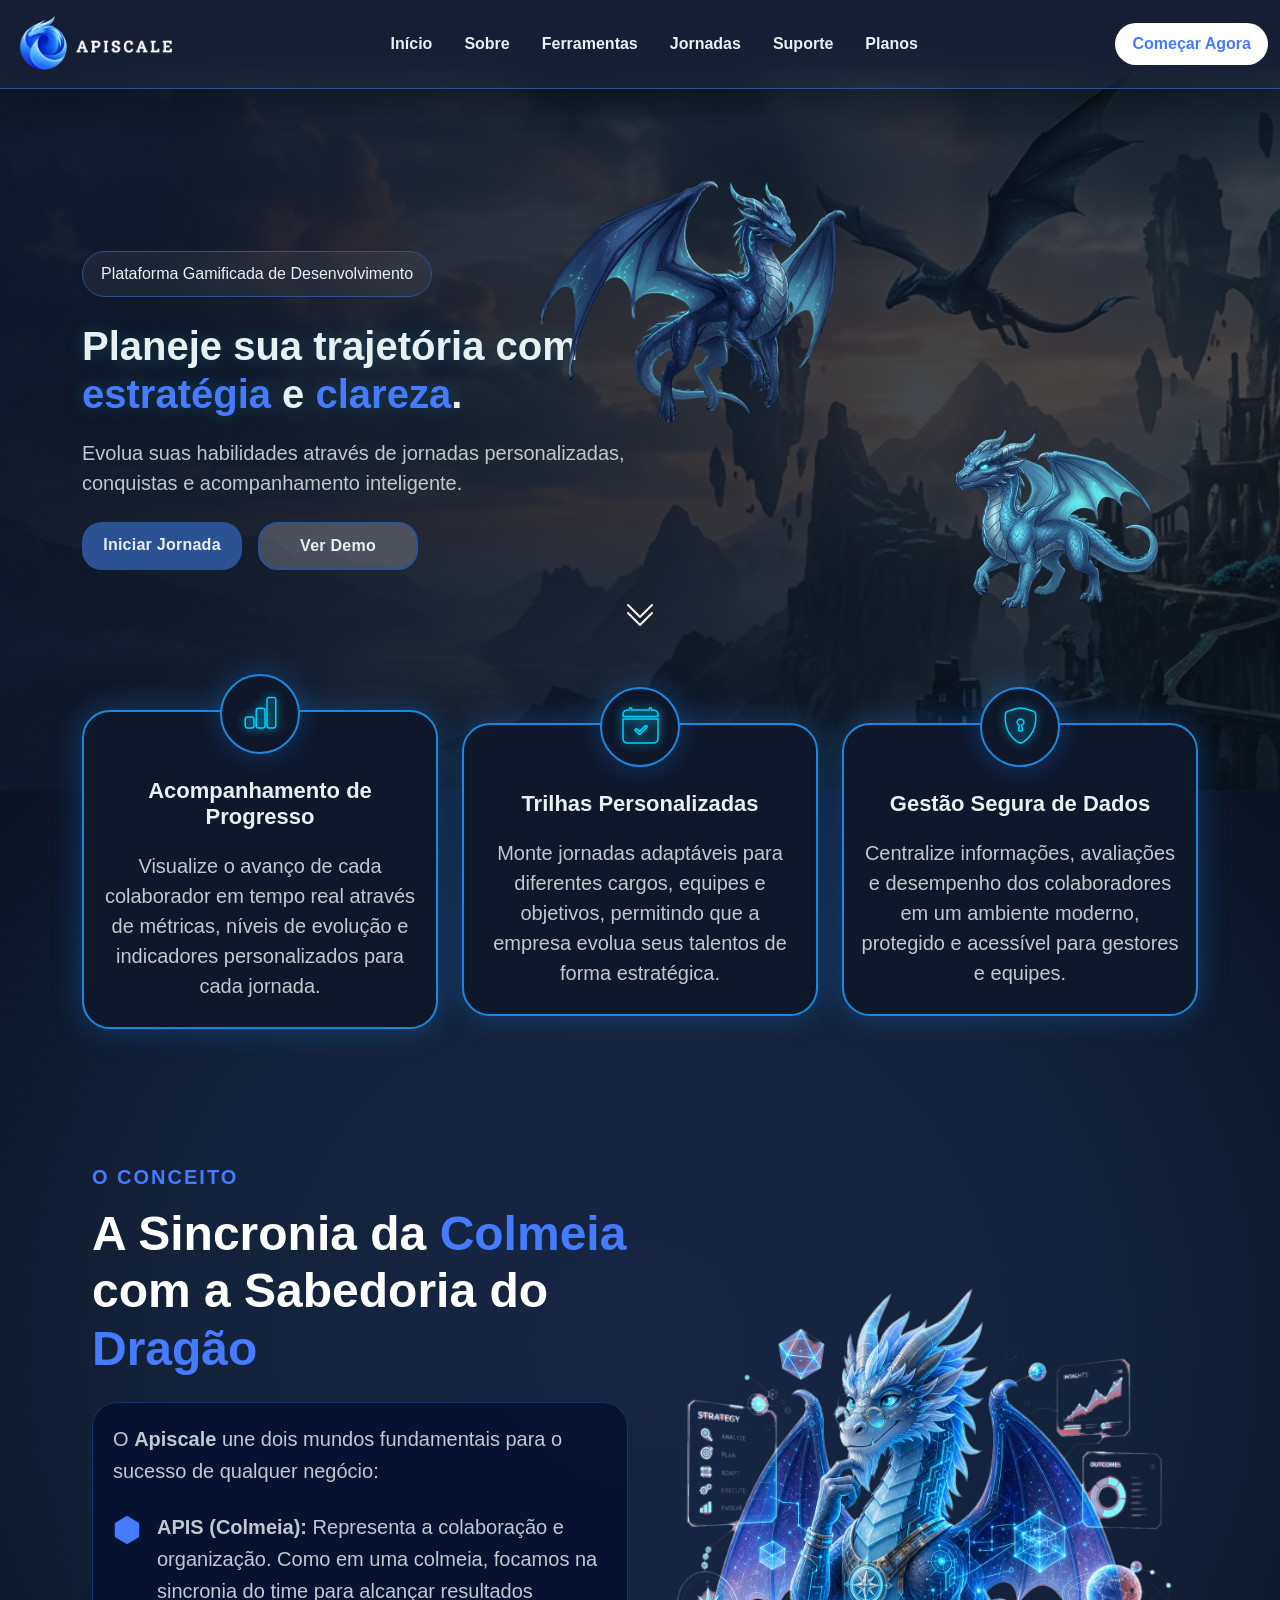
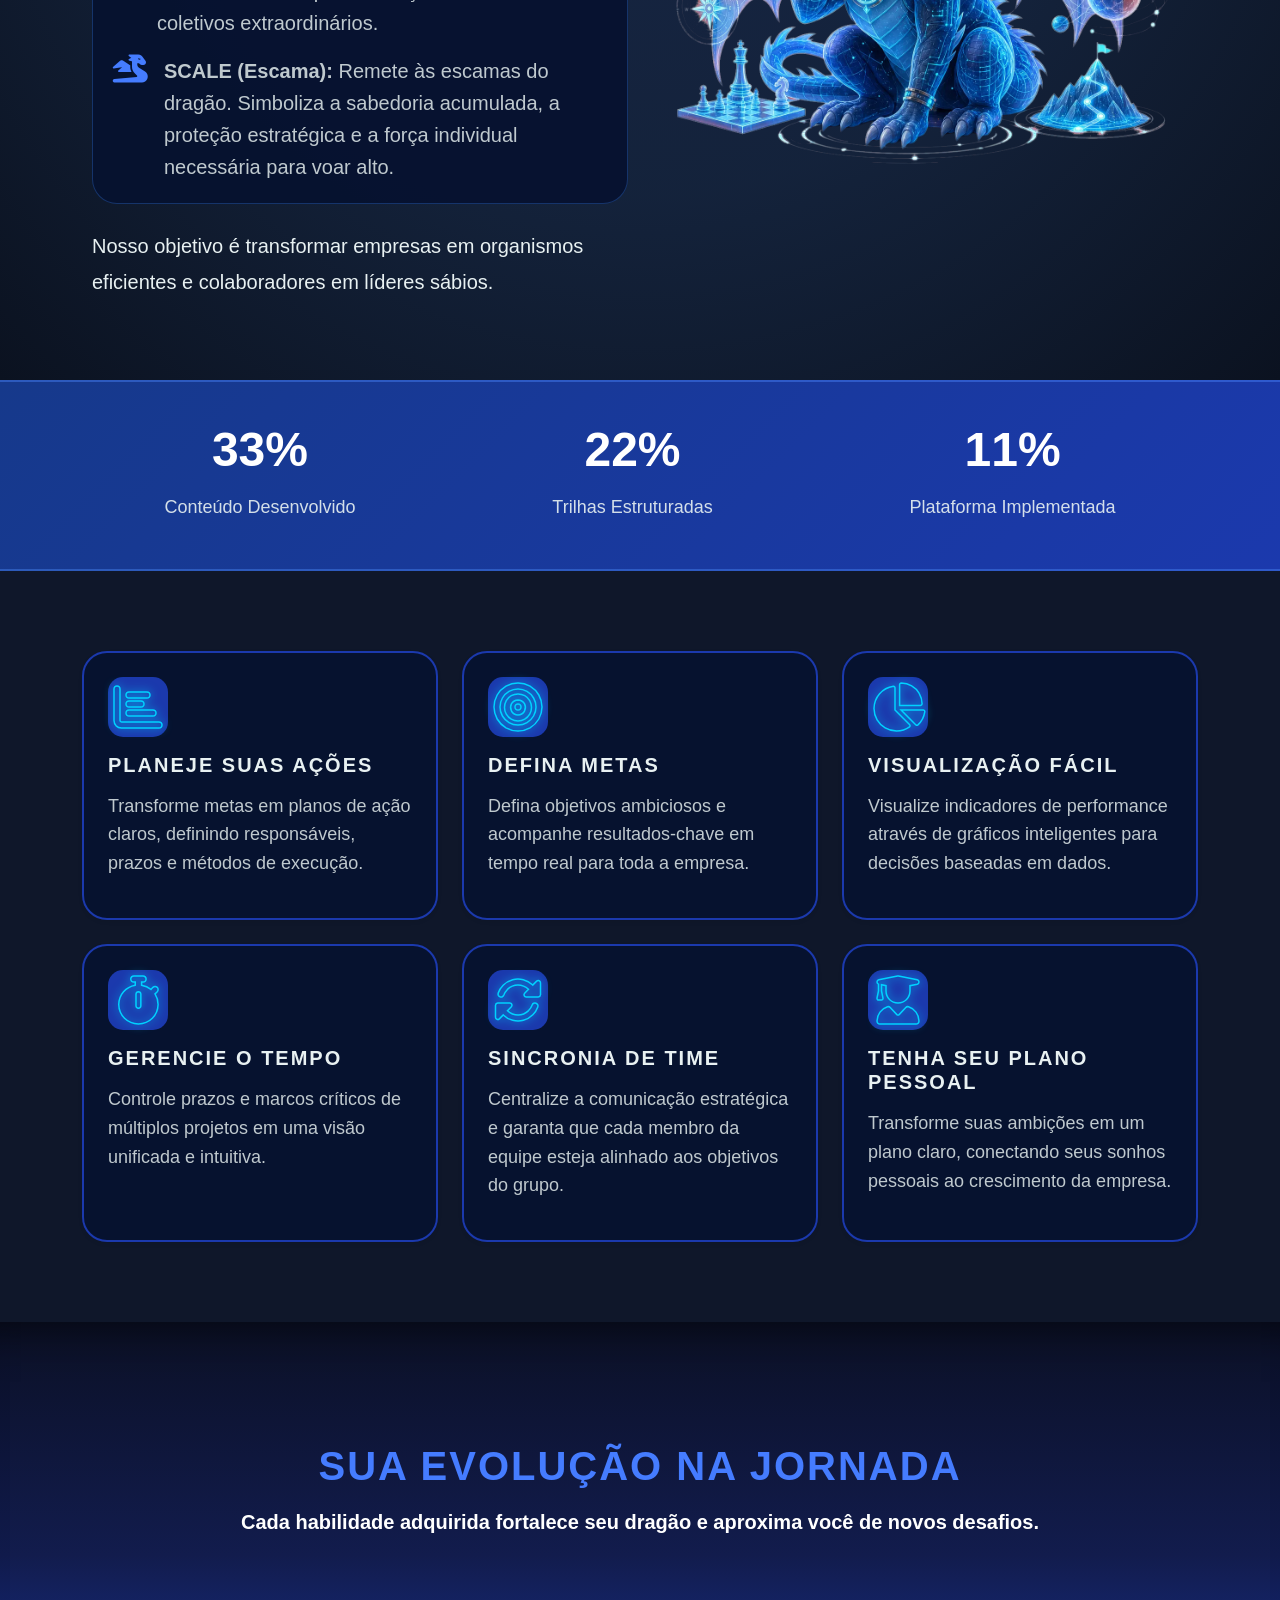
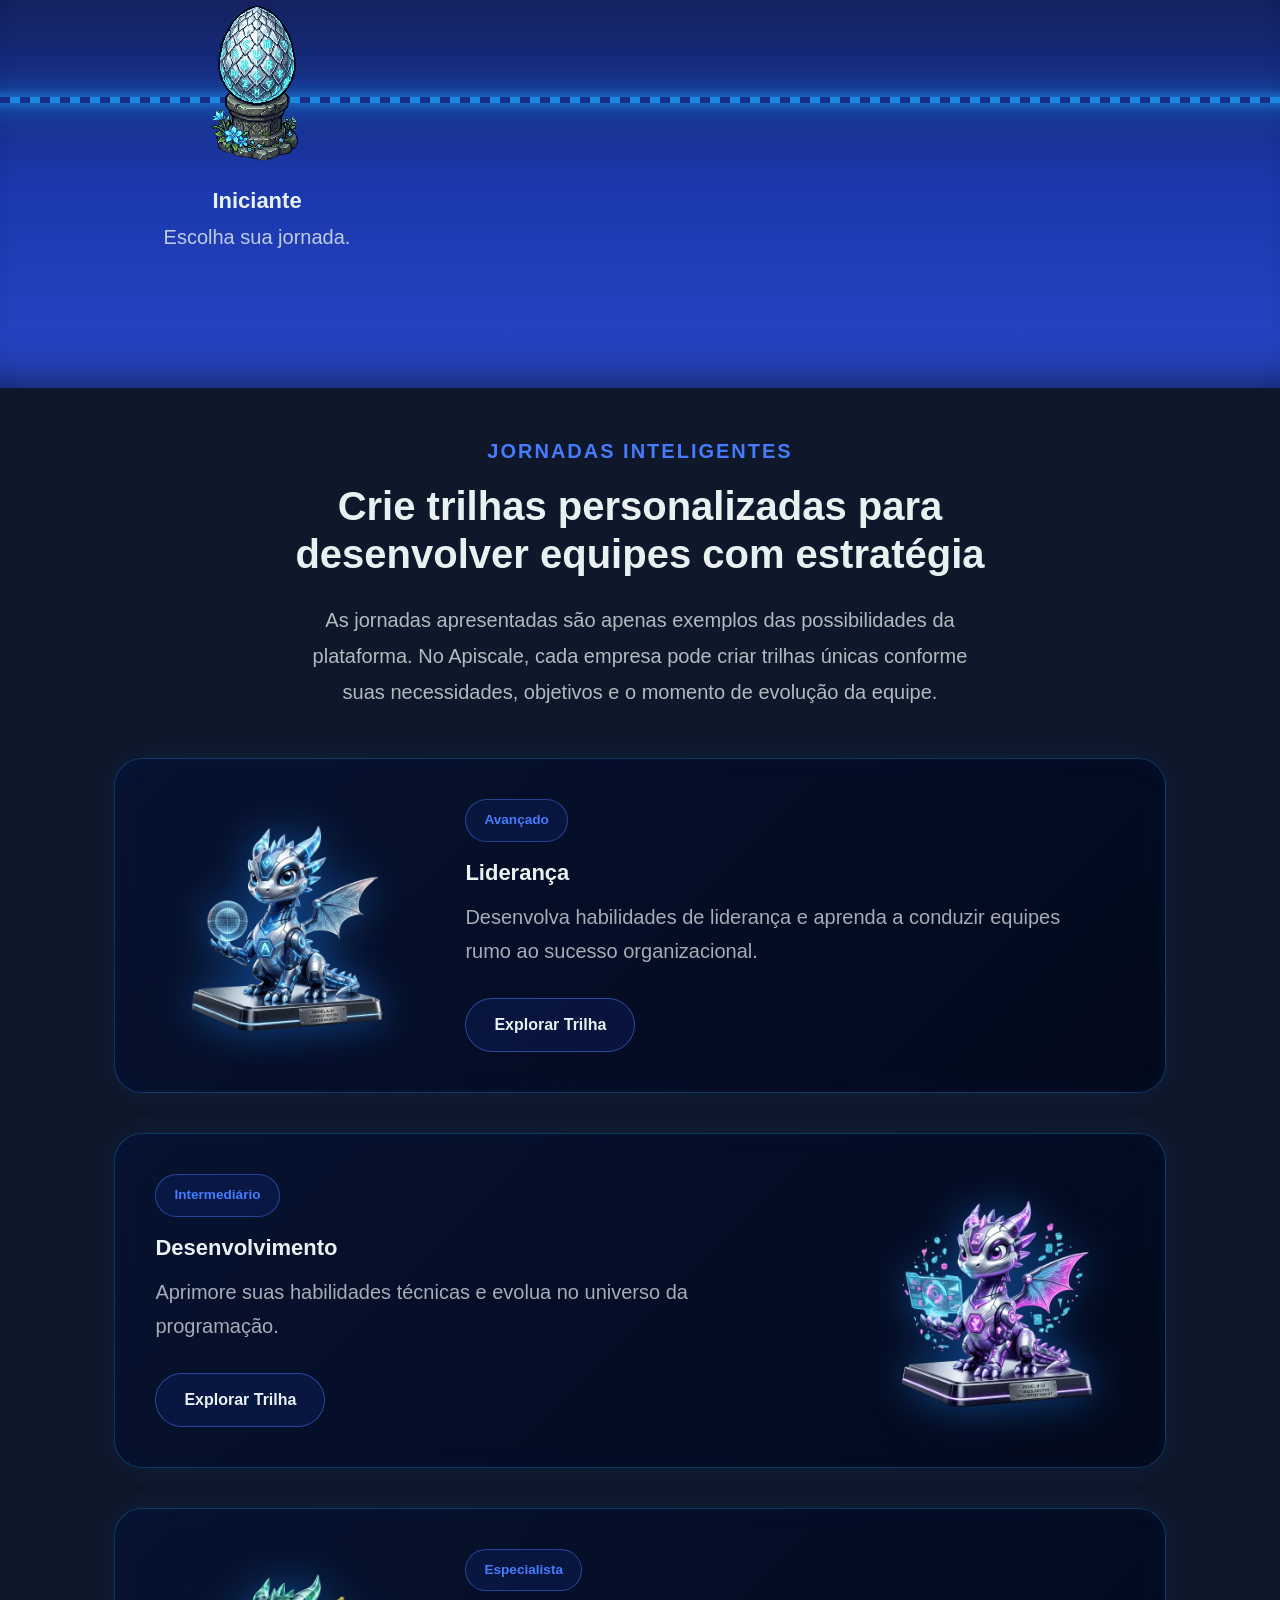
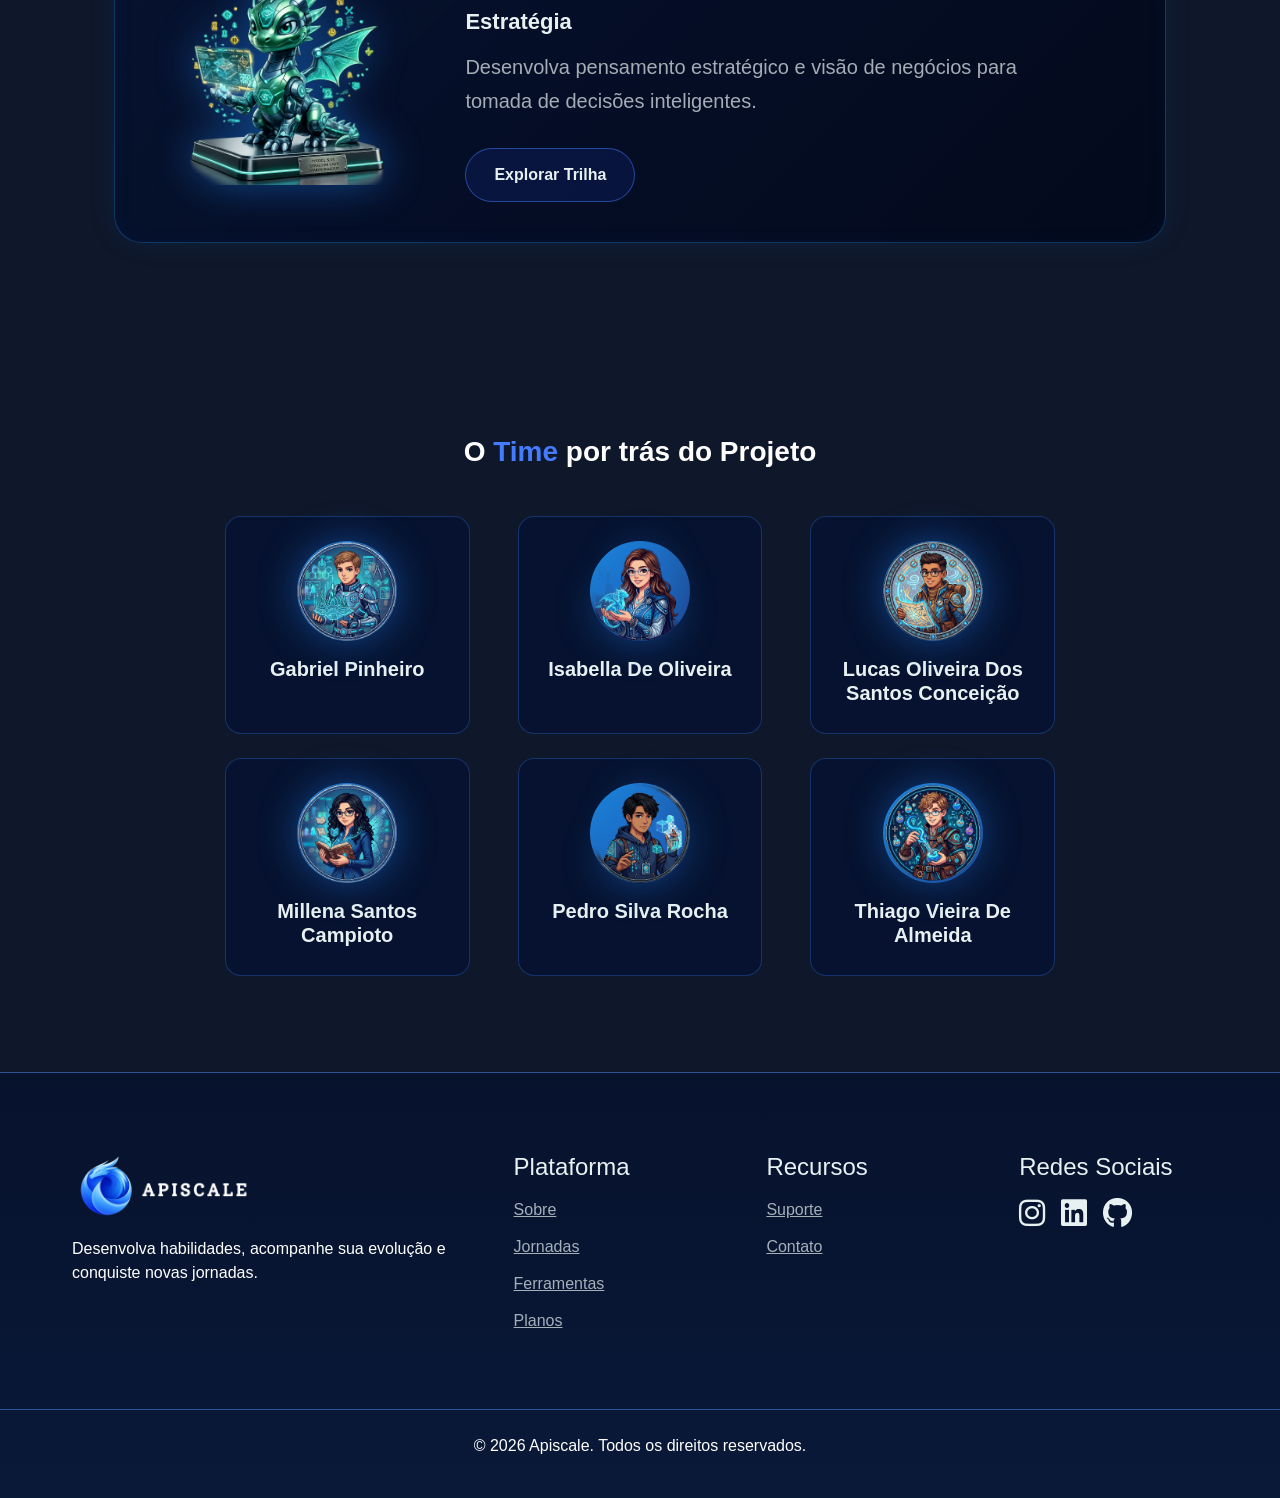
==== commit a7465509: "feat: Ajustes finais no projeto e colocação do vídeo de demosntração." ====
--- a/index.html
+++ b/index.html
@@ -21,7 +21,7 @@
 
 <body>
     <header>
-        <nav class="navbar navbar-expand-lg" data-bs-theme="dark">
+        <nav class="navbar navbar-expand-lg sticky-menu" data-bs-theme="dark">
             <div class="container-fluid">
                 <a class="navbar-brand d-flex align-items-center gap-2" href="index.html">
                     <img src="assets/images/logo.png" alt="Logo Apiscale">
@@ -50,6 +50,7 @@
     </header>
 
     <section class="hero-section">
+        <!-- Usado para os efeitos de partículas no fundo -->
         <div class="particles-bg">
             <span></span>
             <span></span>
@@ -87,7 +88,7 @@
                             Iniciar Jornada
                         </a>
 
-                        <a href="./assets/pages/EmConstrucao.html" class="btn btn-demo">
+                        <a href="./assets/pages/Demonstracao.html" class="btn btn-demo">
                             Ver Demo
                         </a>
                     </div>
@@ -532,8 +533,8 @@
 
                 <h4>Recursos</h4>
 
-                <a href="./assets/pages/suporte.html">Suporte</a>
-                <a href="./assets/pages/suporte.html">Contato</a>
+                <a href="./assets/pages/Suporte.html">Suporte</a>
+                <a href="./assets/pages/Suporte.html">Contato</a>
 
             </div>
 
